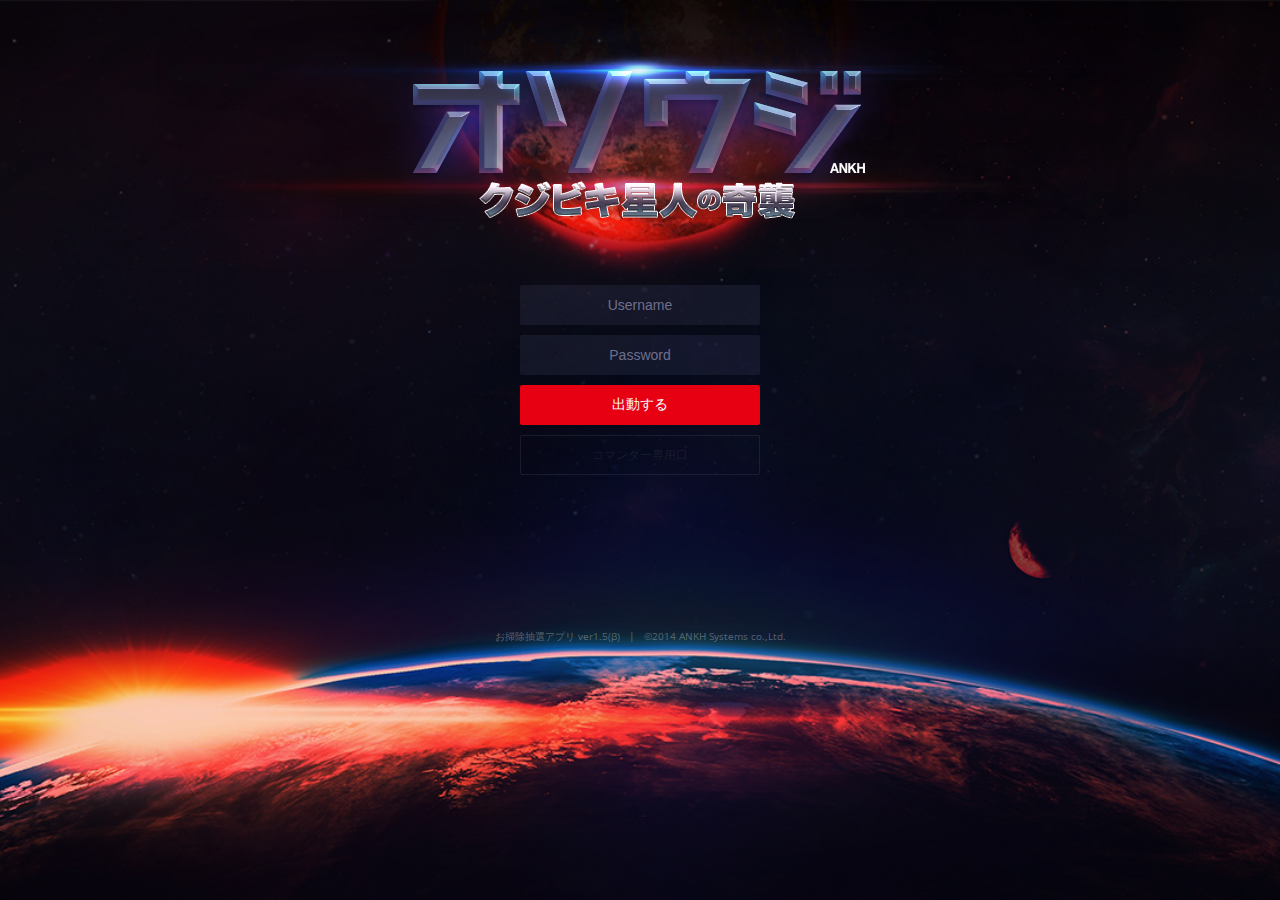
==== index.html @ 3e5c8932 "update" ====
<!DOCTYPE HTML>
<html lang="ja">
<head>
<meta charset="utf-8" />
<meta name="description" content="">
<meta name="keywords" content="">
<title></title>

<!-- css -->
<link rel="stylesheet" href="../css/format.css" type="text/css">
<link rel="stylesheet" href="../css/common.css" type="text/css">
<link rel="stylesheet" href="../css/style.css" type="text/css">
<link href="https://fonts.googleapis.com/css?family=Lato|Open+Sans|Roboto" rel="stylesheet">
<!-- js -->
<script src="https://ajax.googleapis.com/ajax/libs/jquery/1.11.3/jquery.min.js"></script>
<script type="text/javascript" src="../js/common.js"></script>

</head>

<body>

	<div id="login">
		<div class="loginlogo"><img src="images/login/logo.png"></div>
		<div class="mine">
			<form>		
				<input type="text" placeholder="Username"  name="Username"  onblur="if (this.placeholder == '') {this.placeholder = 'Username';}"  onfocus="if (this.placeholder == 'Username') {this.placeholder = '';}" />
				<input type="password" placeholder="Password" name="Password"  onblur="if (this.placeholder == '') {this.placeholder = 'Password';}"  onfocus="if (this.placeholder == 'Password') {this.placeholder = '';}" />
				<button type="submit"  value="出動する" name="login">出動する</button>
				<button id="adminlogin" type="submit"  value="admin" name="admin">コマンダー専用口</button>
			</form>
		</div>
		<div class="footer">お掃除抽選アプリ ver1.5(β) &nbsp; | &nbsp; ©2014 ANKH Systems co.,Ltd.</div>

	</div>

</body>
</html>
---- css/format.css ----
@charset "utf-8";
/* CSS Document */


/*///// reset /////*/

html {
	overflow-y: scroll;
}
body,div,dl,dt,dd,ul,ol,li,h1,h2,h3,h4,h5,h6,pre,form,fieldset,input,textarea,p,blockquote,th,td {
	margin: 0;
	padding: 0;
}
address,caption,cite,code,dfn,em,strong,th,var {
	font-style: normal;
}
table {
	border-collapse: collapse;
	border-spacing: 0;
}
caption,th {
	text-align: left;
}
q:before,q:after {
	content: '';
}
object,embed {
	vertical-align: top;
}
hr,legend {
	display: none;
}
h1,h2,h3,h4,h5,h6 {
	font-size: 100%;
}
img,abbr,acronym,fieldset {
	border: 0;
}
ul,ol {
	list-style-type: none;
}

img {
	border-style:none;
}

/* default */
body {
	background: #fff;
	color: #000;
	font-size: small;
	font-family: 'Open Sans', sans-serif, Helvetica, Arial, "ヒラギノ角ゴ Pro W3", "Hiragino Kaku Gothic Pro", "メイリオ", "Meiryo", verdana, "Osaka", "ＭＳ Ｐゴシック", "MS PGothic";
	line-height: 100%;
}

/* IE6 base font */
* html body {
	font-family: "ＭＳ Ｐゴシック", "MS PGothic", Sans-Serif;
}

/* micro clearfix */
.cf:before,
.cf:after {
    content: " "; /* 1 */
    display: table; /* 2 */
}

.cf:after {
    clear: both;
}

/**
 * For IE 6/7 only
 * Include this rule to trigger hasLayout and contain floats.
 */
.cf {
    *zoom: 1;
}
---- css/common.css ----
@charset "utf-8";
/* CSS Document */
---- css/style.css ----
@charset "utf-8";
/* CSS Document */

* {
	margin:0;padding:0;
}

* {
  -webkit-box-sizing: border-box;
     -moz-box-sizing: border-box;
          box-sizing: border-box;
}

ul {
  list-style-type:none;
}

li {
  list-style-type:none;
}


a:link {
	text-decoration: none;
}
a:visited {
	text-decoration: none;
}
a:hover {
	text-decoration: none;
}
a:active {
	text-decoration: none;
}
a {
	color: #ffffff;
	
}

a:hover {
	color: #ffffff;
}

img {
    max-width: 100%;
    height: auto;
    border: none;
}

div {
	display: block;
	text-align: center;
	margin: auto;	
}

html {
	height: 100%;
}

body {
	height: 100%;
	background-color: #0B0912;
}

/* basic */



#login {
	background-image: url(../images/login/bg.jpg);
	background-position: center center;
	background-repeat: no-repeat;
	background-size: cover;
	height: 100%;
	min-height: 700px;
	min-width: 960px;
	
}

#attack {
	background-image: url(../images/attack/bg.jpg);
	background-position: center center;
	background-repeat: no-repeat;
	background-size: cover;
	height: 100%;
	min-height: 700px;
	min-width: 960px;
}

#attack_end {
	background-image: url(../images/attack/bg_end.jpg);
	background-position: center center;
	background-repeat: no-repeat;
	background-size: cover;
	height: 100%;
	min-height: 700px;
	min-width: 960px;
	
}

#ranking {
	background-image: url(../images/ranking/bg.jpg);
	background-position: center center;
	background-repeat: no-repeat;
	background-size: cover;
	height: 100%;
	min-height: 700px;
	min-width: 960px;
	
}

#report {
	background-image: url(../images/report/bg.jpg);
	background-position: center center;
	background-repeat: no-repeat;
	background-size: cover;
	height: 100%;
	min-height: 700px;
	min-width: 960px;
	
}

#profile {
	background-image: url(../images/profile/bg.jpg);
	background-position: center center;
	background-repeat: no-repeat;
	background-size: cover;
	height: 100%;
	min-height: 700px;
	min-width: 960px;
	
}

button {
	display: block;
 	background-image: none;
	background-color: rgba(230,0,18,1);
	border: 0;
	border-radius: 2px;
	font-size: 14px;
	color: rgba(255,255,255,1);
	width: 240px;
	height: 40px;
	margin: 10px auto;
	outline: 0;
	padding: 0;
	transition: background-color,color, 0.3s;

}

button:hover {
	background-color: rgba(0,160,233,1);

}

input {
	display: block;
 	background-image: none;
	background-color: rgba(140,151,203,0.1);
	outline: none;
    border: none;
	border-radius: 2px;
	text-align: center;
	font-size: 14px;
	color: rgba(200,200,240,0.5);
	width: 240px;
	height: 40px;
	margin: 10px auto;
	padding: 0;
	transition: background-color,color, 0.3s;
}

input:hover {
	background-color: rgba(140,151,203,0.3);
	color: rgba(255,255,255,1);
}

::-webkit-input-placeholder { /* WebKit, Blink, Edge */
    color: rgba(200,200,240,0.5);
}
:-moz-placeholder { /* Mozilla Firefox 4 to 18 */
   color: rgba(200,200,240,0.5);
   
}
::-moz-placeholder { /* Mozilla Firefox 19+ */
   color: rgba(200,200,240,0.5);
   
}
:-ms-input-placeholder { /* Internet Explorer 10-11 */
   color: rgba(200,200,240,0.5);
}

.header {
	position: relative;
	width:100%;
	border:1px solid rgba(30,35,70,1);
	min-height: 62px;
	max-height: 62px;
	min-width: 960px;
	font-size: 14px;
	font-weight: 900;
	background-color: rgba(30,35,70,0.6);
}


.nav_ul {
	display: inline-block;
	width: 180px;
	height: 60px;
	padding-top: 25px;
	text-shadow: 0px 2px 3px rgba(5,5,5,0.5);
	letter-spacing:2px;
	color: rgba(255,255,255,0.5); 
	background-image: url(../images/login/navbuttonoff.png);
	background-repeat: no-repeat;
	background-size: cover;
	transition: background-image,color, 0.3s;

}

.nav_ul:hover {
	background-image: url(../images/login/navbutton.png);
	background-size: cover;
	color: rgba(255,255,255,1); 
}

.nav_current {
	display: inline-block;
	width: 180px;
	height: 60px;
	padding-top: 25px;
	text-shadow: 0px 2px 3px rgba(5,5,5,0.5);
	letter-spacing:2px; 
	background-image: url(../images/login/navbutton.png);
	background-size: cover;
	background-repeat: no-repeat;
}

.nav_ul_ky {
	display: inline-block;
	width: 180px;
	height: 60px;
	padding-top: 25px;
	text-shadow: 0px 2px 3px rgba(5,5,5,0.5);
	font-size: 16px;
	font-weight: 900;
	letter-spacing:2px;
	letter-spacing:2px;
	background-image: url(../images/login/kinkyu.png);
	background-size: cover;
	background-repeat: no-repeat;
	box-shadow: 0px 0px 20px rgba(5,5,5,1);
	transition: background-image,color, 0.3s;
}

.nav_ul_ky:hover {
	background-image: url(../images/login/kinkyuon.png);
	background-size: cover;
	background-repeat: no-repeat;
}


.loginlogo {
	height: 255px;
	text-align: center;
	
}
.mine {
	margin-top: 30px;
	text-align: center;
	
}

.text {
	text-align: center;
	margin-top: 50px;
	font-size: 20px;
	font-weight: 600;
	line-height: 150%;
	letter-spacing:2px;
	color: #ffffff;
	text-shadow: 0px 2px 5px rgba(5,5,5,0.5);
	
	
}

.minecard {
	margin-top: 50px; 
	text-align: center;
	
}

.minecard_attack {
	margin-top: 50px; 
	text-align: center;
}

.minecard_card {
	background-image: url(../images/report/vs.png);
	background-repeat: no-repeat;
	background-position: center center;
	width: 100%;
	height: 100%;
	text-align: center;
	min-width: 960px;	
}

.minecard_open {
	position: relative;
	display: inline-flex;

}

.minecard_span {
	position: absolute;
	margin-left: 180px; 
	margin-top: 230px;
	text-align: center;
	font-size: 20px;
	font-weight: 600;
	line-height: 150%;
	letter-spacing:2px;
	color: #ffffff;
	text-shadow: 0px 2px 5px rgba(5,5,5,0.5);

}

.minecard_nom {
	position: absolute;
	margin-left: 175px; 
	margin-top: 135px;
	text-align: center;
	font-size: 40px;
	font-weight: 600;
	line-height: 150%;
	letter-spacing:2px;
	color: #ffffff;
	text-shadow: 0px 2px 5px rgba(5,5,5,0.5);

}



.mineboard {
	position: relative;
	display: inline-flex;
	margin-top: 5px; 
	text-align: center;
}

.minecard_ranking {
	position: absolute;
	margin-left: 145px; 
	margin-top: 120px;
	text-align: center;
	font-size: 14px;
	font-weight: 600;
	letter-spacing:2px;
	color: #ffffff;
	text-shadow: 0px 2px 5px rgba(5,5,5,0.5);

}

.minecard_ranking span {
	display: inline-block;
	width: 100px;
	height: 30px;
}

.minecard_ranking ul {
	height: 320px;
	overflow: auto;
}



.minecard_profile {
	position: absolute;
	margin-left: 180px; 
	margin-top: 150px;
	text-align: center;
	font-size: 14px;
	font-weight: 600;
	letter-spacing:2px;
	color: #ffffff;
	text-shadow: 0px 2px 5px rgba(5,5,5,0.5);
}

.minecard_profile p {
	margin-top: 50px;
	text-align: center;
	font-size: 12px;
	font-weight: 100;	
}
.footer {
	position: absolute;
	top: 630px;
	bottom: 15px;
	width: 100%;
	font-size: 10px;
	color: rgba(255,255,255,0.3);
	text-align: center;
	min-width: 960px;
	transition: background-color,color, 0.3s;
}

.footer:hover {
	color: rgba(255,255,255,0.5);

}

.footer_text {
	width: 100%;
	font-size: 10px;
	color: rgba(255,255,255,0.3);
	text-align: center;
	transition: background-color,color, 0.3s;
}

.footer_text:hover {
	color: rgba(255,255,255,0.5);

}

#adminlogin {
	display: block;
	background-color: rgba(30,30,136,0.0);
	border-radius: 2px;
	border:1px solid;
	color: rgba(200,200,240,0.1);
	font-size: 12px;
	text-align: center;
	width: 240px;
	height: 40px;
	margin: 10px auto;
	padding: 0;
	transition: background-color,color,border, 0.3s;

}

#adminlogin:hover {
	background-color: rgba(30,30,136,0.5);
	color: rgba(200,200,240,0.8);
	border:0px;
}
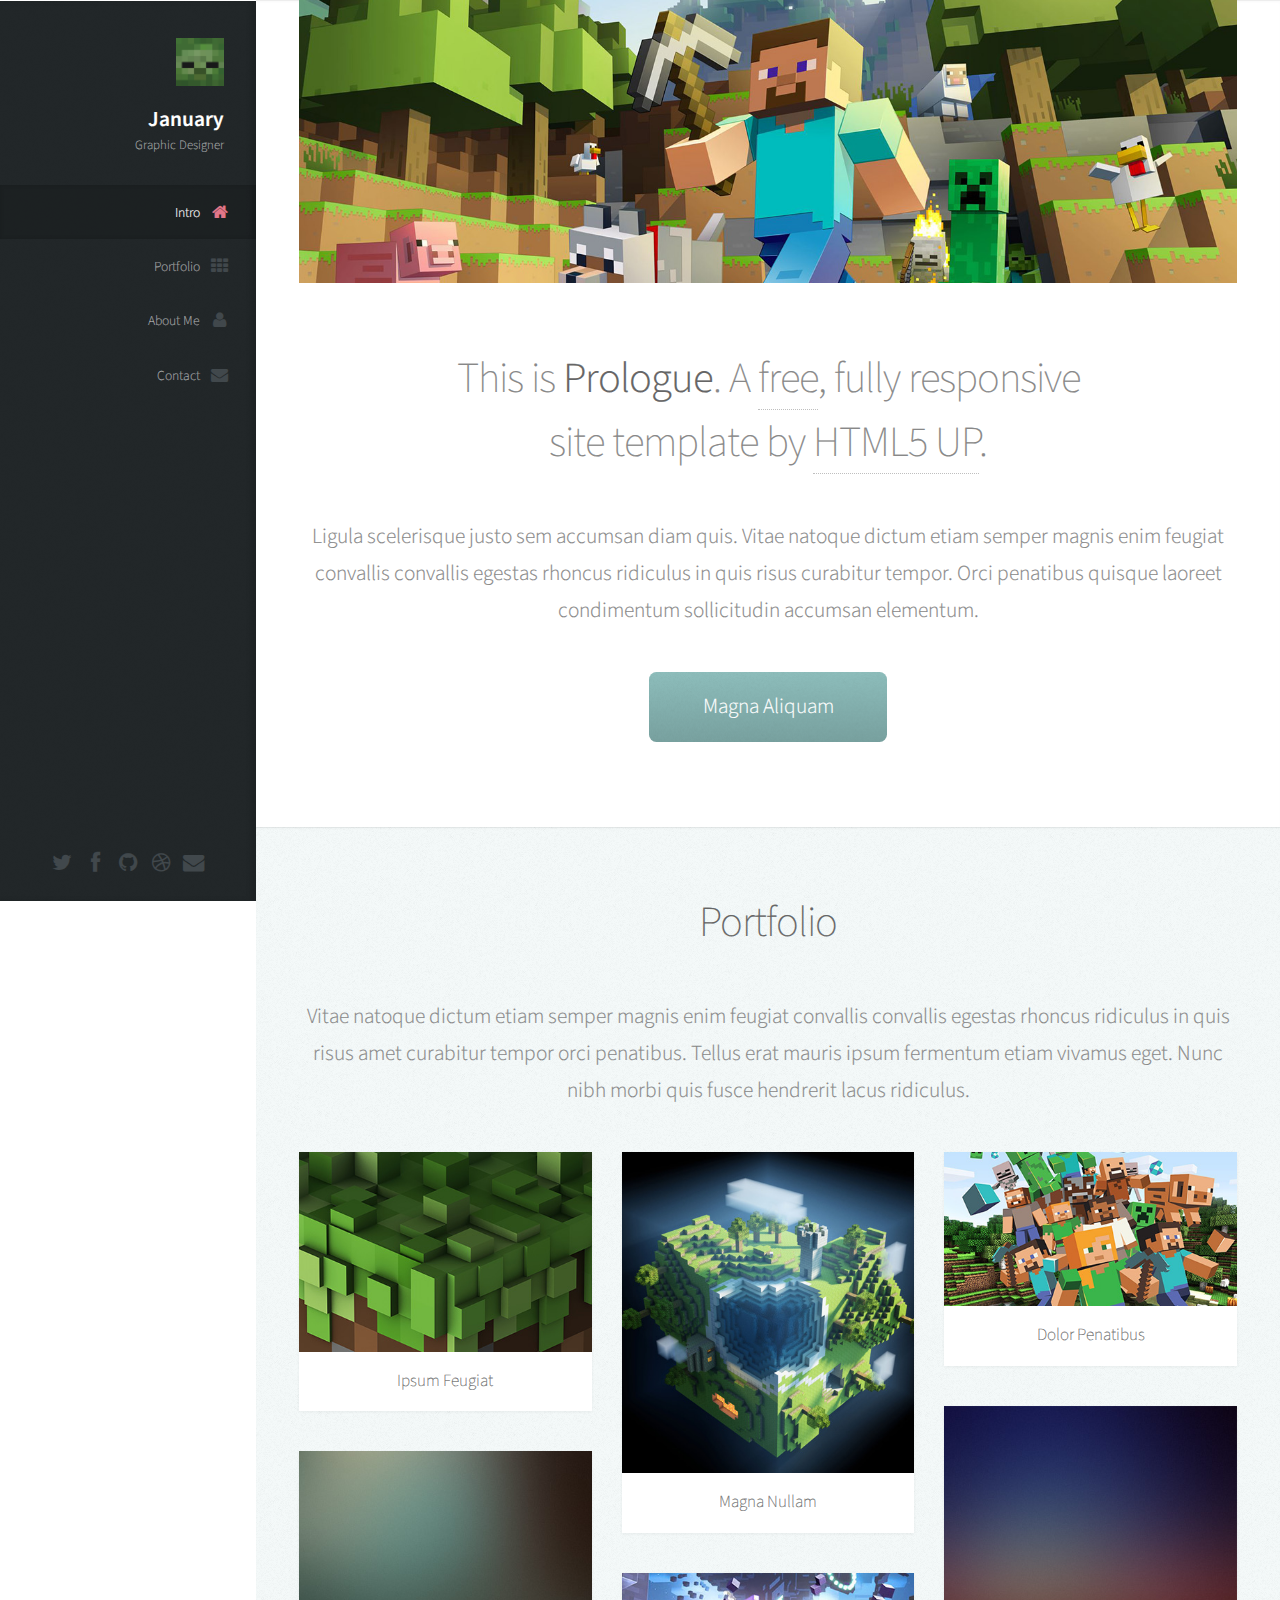
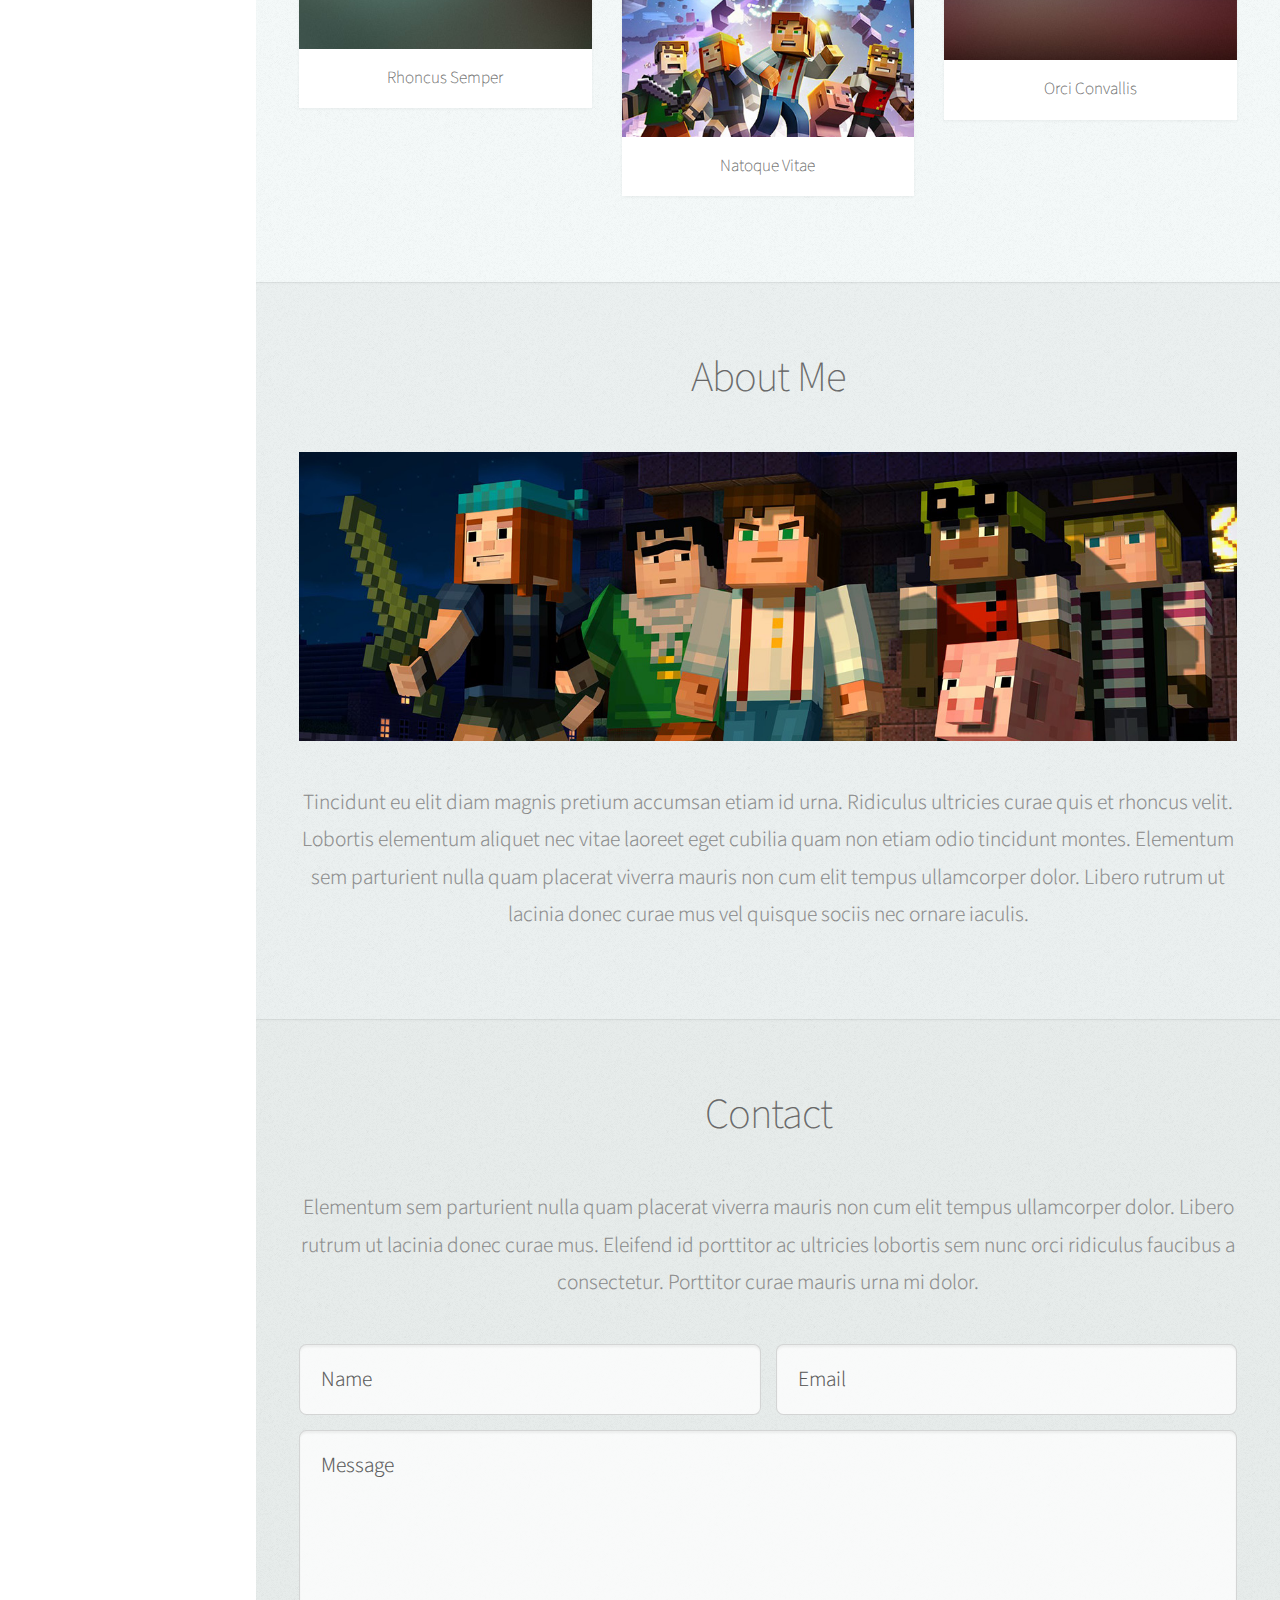
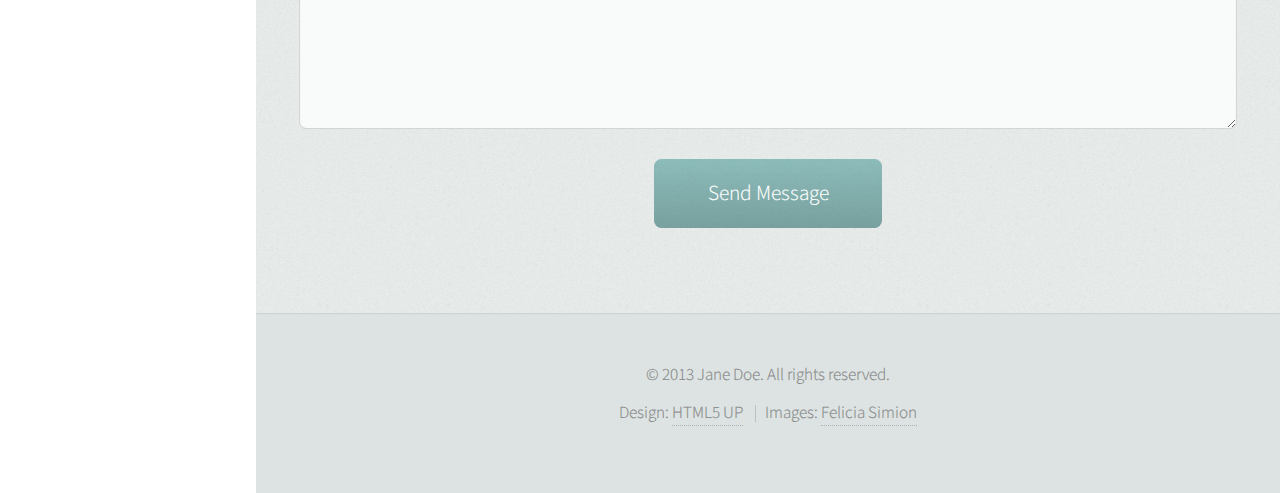
==== commit 84fa9744: "up" ====
--- a/index.html
+++ b/index.html
@@ -1,37 +1,225 @@
-<!DOCTYPE HTML>
-<html lang="ja">
-<head>
-<meta charset="utf-8" />
-<meta name="description" content="">
-<meta name="keywords" content="">
-<title></title>
-
-<!-- css -->
-<link rel="stylesheet" href="../css/format.css" type="text/css">
-<link rel="stylesheet" href="../css/common.css" type="text/css">
-<link rel="stylesheet" href="../css/style.css" type="text/css">
-<link href="https://fonts.googleapis.com/css?family=Lato|Open+Sans|Roboto" rel="stylesheet">
-<!-- js -->
-<script src="https://ajax.googleapis.com/ajax/libs/jquery/1.11.3/jquery.min.js"></script>
-<script type="text/javascript" src="../js/common.js"></script>
-
-</head>
-
-<body>
-
-	<div id="login">
-		<div class="loginlogo"><img src="images/login/logo.png"></div>
-		<div class="mine">
-			<form>		
-				<input type="text" placeholder="Username"  name="Username"  onblur="if (this.placeholder == '') {this.placeholder = 'Username';}"  onfocus="if (this.placeholder == 'Username') {this.placeholder = '';}" />
-				<input type="password" placeholder="Password" name="Password"  onblur="if (this.placeholder == '') {this.placeholder = 'Password';}"  onfocus="if (this.placeholder == 'Password') {this.placeholder = '';}" />
-				<button type="submit"  value="出動する" name="login">出動する</button>
-				<button id="adminlogin" type="submit"  value="admin" name="admin">コマンダー専用口</button>
-			</form>
-		</div>
-		<div class="footer">お掃除抽選アプリ ver1.5(β) &nbsp; | &nbsp; ©2014 ANKH Systems co.,Ltd.</div>
-
-	</div>
-
-</body>
+<!DOCTYPE HTML>
+<!--
+	Prologue 1.0 by HTML5 UP
+	html5up.net | @n33co
+	Free for personal and commercial use under the CCA 3.0 license (html5up.net/license)
+-->
+<html>
+	<head>
+		<title>Design Work Shop</title>
+		<meta http-equiv="content-type" content="text/html; charset=utf-8" />
+		<meta name="description" content="" />
+		<meta name="keywords" content="" />
+		<link href="http://fonts.googleapis.com/css?family=Source+Sans+Pro:200,300,400,600" rel="stylesheet" type="text/css" />
+		<!--[if lte IE 8]><script src="js/html5shiv.js"></script><![endif]-->
+		<script src="js/jquery.min.js"></script>
+		<script src="js/skel.min.js"></script>
+		<script src="js/skel-panels.min.js"></script>
+		<script src="js/init.js"></script>
+		<noscript>
+			<link rel="stylesheet" href="css/skel-noscript.css" />
+			<link rel="stylesheet" href="css/style.css" />
+			<link rel="stylesheet" href="css/style-wide.css" />
+		</noscript>
+		<!--[if lte IE 9]><link rel="stylesheet" href="css/ie9.css" /><![endif]-->
+		<!--[if lte IE 8]><link rel="stylesheet" href="css/ie8.css" /><![endif]-->
+	</head>
+	<body>
+
+		<!-- Header -->
+			<div id="header" class="skel-panels-fixed">
+
+				<div class="top">
+
+					<!-- Logo -->
+						<div id="logo">
+							<span class="image avatar48"><img src="images/logo.png" alt="" /></span>
+							<h1 id="title">January</h1>
+							<span class="byline">Graphic Designer</span>
+						</div>
+
+					<!-- Nav -->
+						<nav id="nav">
+							<ul>
+								<li><a href="#top" id="top-link" class="skel-panels-ignoreHref"><span class="icon icon-home">Intro</span></a></li>
+								<li><a href="#portfolio" id="portfolio-link" class="skel-panels-ignoreHref"><span class="icon icon-th">Portfolio</span></a></li>
+								<li><a href="#about" id="about-link" class="skel-panels-ignoreHref"><span class="icon icon-user">About Me</span></a></li>
+								<li><a href="#contact" id="contact-link" class="skel-panels-ignoreHref"><span class="icon icon-envelope">Contact</span></a></li>
+							</ul>
+						</nav>
+						
+				</div>
+				
+				<div class="bottom">
+
+					<!-- Social Icons -->
+						<ul class="icons">
+							<li><a href="#" class="icon icon-twitter"><span>Twitter</span></a></li>
+							<li><a href="#" class="icon icon-facebook"><span>Facebook</span></a></li>
+							<li><a href="#" class="icon icon-github"><span>Github</span></a></li>
+							<li><a href="#" class="icon icon-dribbble"><span>Dribbble</span></a></li>
+							<li><a href="#" class="icon icon-envelope"><span>Email</span></a></li>
+						</ul>
+				
+				</div>
+			
+			</div>
+
+		<!-- Main -->
+			<div id="main">
+			
+				<!-- Intro -->
+					<section id="top" class="one">
+						<div class="container">
+
+							<a href="http://ineedchemicalx.deviantart.com/art/Moonscape-381829905" class="image featured"><img src="images/pic08.jpg" alt="" /></a>
+
+							<header>
+								<h2 class="alt">This is <strong>Prologue</strong>. A <a href="http://html5up.net/license">free</a>, fully responsive<br />
+								site template by <a href="http://html5up.net">HTML5 UP</a>.</h2>
+							</header>
+							
+							<p>Ligula scelerisque justo sem accumsan diam quis. Vitae natoque dictum 
+							etiam semper magnis enim feugiat convallis convallis egestas rhoncus ridiculus 
+							in quis risus curabitur tempor. Orci penatibus quisque laoreet condimentum 
+							sollicitudin accumsan elementum.</p>
+
+							<footer>
+								<a href="#portfolio" class="button scrolly">Magna Aliquam</a>
+							</footer>
+
+						</div>
+					</section>
+					
+				<!-- Portfolio -->
+					<section id="portfolio" class="two">
+						<div class="container">
+					
+							<header>
+								<h2>Portfolio</h2>
+							</header>
+							
+							<p>Vitae natoque dictum etiam semper magnis enim feugiat convallis convallis
+							egestas rhoncus ridiculus in quis risus amet curabitur tempor orci penatibus.
+							Tellus erat mauris ipsum fermentum etiam vivamus eget. Nunc nibh morbi quis 
+							fusce hendrerit lacus ridiculus.</p>
+						
+							<div class="row">
+								<div class="4u">
+									<article class="item">
+										<a href="http://ineedchemicalx.deviantart.com/art/A-million-suns-384369739" class="image full"><img src="images/pic02.jpg" alt="" /></a>
+										<header>
+											<h3>Ipsum Feugiat</h3>
+										</header>
+									</article>
+									<article class="item">
+										<a href="http://ineedchemicalx.deviantart.com/art/Mind-is-a-clear-stage-375431607" class="image full"><img src="images/pic03.jpg" alt="" /></a>
+										<header>
+											<h3>Rhoncus Semper</h3>
+										</header>
+									</article>
+								</div>
+								<div class="4u">
+									<article class="item">
+										<a href="http://ineedchemicalx.deviantart.com/art/You-really-got-me-345249340" class="image full"><img src="images/pic04.jpg" alt="" /></a>
+										<header>
+											<h3>Magna Nullam</h3>
+										</header>
+									</article>
+									<article class="item">
+										<a href="http://ineedchemicalx.deviantart.com/art/Ad-infinitum-354203162" class="image full"><img src="images/pic05.jpg" alt="" /></a>
+										<header>
+											<h3>Natoque Vitae</h3>
+										</header>
+									</article>
+								</div>
+								<div class="4u">
+									<article class="item">
+										<a href="http://ineedchemicalx.deviantart.com/art/Elysium-355393900" class="image full"><img src="images/pic06.jpg" alt="" /></a>
+										<header>
+											<h3>Dolor Penatibus</h3>
+										</header>
+									</article>
+									<article class="item">
+										<a href="http://ineedchemicalx.deviantart.com/art/Emperor-of-the-Stars-370265193" class="image full"><img src="images/pic07.jpg" alt="" /></a>
+										<header>
+											<h3>Orci Convallis</h3>
+										</header>
+									</article>
+								</div>
+							</div>
+
+						</div>
+					</section>
+
+				<!-- About Me -->
+					<section id="about" class="three">
+						<div class="container">
+
+							<header>
+								<h2>About Me</h2>
+							</header>
+
+							<a href="http://ineedchemicalx.deviantart.com/art/Pasadena-357650036" class="image featured"><img src="images/pic01.jpg" alt="" /></a>
+							
+							<p>Tincidunt eu elit diam magnis pretium accumsan etiam id urna. Ridiculus 
+							ultricies curae quis et rhoncus velit. Lobortis elementum aliquet nec vitae 
+							laoreet eget cubilia quam non etiam odio tincidunt montes. Elementum sem 
+							parturient nulla quam placerat viverra mauris non cum elit tempus ullamcorper 
+							dolor. Libero rutrum ut lacinia donec curae mus vel quisque sociis nec 
+							ornare iaculis.</p>
+
+						</div>
+					</section>
+			
+				<!-- Contact -->
+					<section id="contact" class="four">
+						<div class="container">
+
+							<header>
+								<h2>Contact</h2>
+							</header>
+
+							<p>Elementum sem parturient nulla quam placerat viverra 
+							mauris non cum elit tempus ullamcorper dolor. Libero rutrum ut lacinia 
+							donec curae mus. Eleifend id porttitor ac ultricies lobortis sem nunc 
+							orci ridiculus faucibus a consectetur. Porttitor curae mauris urna mi dolor.</p>
+							
+							<form method="post" action="#">
+								<div class="row half">
+									<div class="6u"><input type="text" class="text" name="name" placeholder="Name" /></div>
+									<div class="6u"><input type="text" class="text" name="email" placeholder="Email" /></div>
+								</div>
+								<div class="row half">
+									<div class="12u">
+										<textarea name="message" placeholder="Message"></textarea>
+									</div>
+								</div>
+								<div class="row">
+									<div class="12u">
+										<a href="#" class="button submit">Send Message</a>
+									</div>
+								</div>
+							</form>
+
+						</div>
+					</section>
+			
+			</div>
+
+		<!-- Footer -->
+			<div id="footer">
+				
+				<!-- Copyright -->
+					<div class="copyright">
+						<p>&copy; 2013 Jane Doe. All rights reserved.</p>
+						<ul class="menu">
+							<li>Design: <a href="http://html5up.net">HTML5 UP</a></li>
+							<li>Images: <a href="http://ineedchemicalx.deviantart.com">Felicia Simion</a></li>
+						</ul>
+					</div>
+				
+			</div>
+
+	</body>
 </html>--- a/css/skel-noscript.css
+++ b/css/skel-noscript.css
@@ -0,0 +1,167 @@
+/* Resets (http://meyerweb.com/eric/tools/css/reset/ | v2.0 | 20110126 | License: none (public domain)) */
+
+	html,body,div,span,applet,object,iframe,h1,h2,h3,h4,h5,h6,p,blockquote,pre,a,abbr,acronym,address,big,cite,code,del,dfn,em,img,ins,kbd,q,s,samp,small,strike,strong,sub,sup,tt,var,b,u,i,center,dl,dt,dd,ol,ul,li,fieldset,form,label,legend,table,caption,tbody,tfoot,thead,tr,th,td,article,aside,canvas,details,embed,figure,figcaption,footer,header,hgroup,menu,nav,output,ruby,section,summary,time,mark,audio,video{margin:0;padding:0;border:0;font-size:100%;font:inherit;vertical-align:baseline;}article,aside,details,figcaption,figure,footer,header,hgroup,menu,nav,section{display:block;}body{line-height:1;}ol,ul{list-style:none;}blockquote,q{quotes:none;}blockquote:before,blockquote:after,q:before,q:after{content:'';content:none;}table{border-collapse:collapse;border-spacing:0;}body{-webkit-text-size-adjust:none}
+
+/* Box Model */
+
+	*, *:before, *:after {
+		-moz-box-sizing: border-box;
+		-webkit-box-sizing: border-box;
+		-o-box-sizing: border-box;
+		-ms-box-sizing: border-box;
+		box-sizing: border-box;
+	}
+
+/* Container */
+
+	body {
+		min-width: 1200px;
+	}
+
+	.container {
+		width: 1200px;
+		margin: 0 auto;
+	}
+
+	/* Modifiers */
+	
+		.container.small {
+			width: 900px;
+		}
+
+		.container.big {
+			width: 100%;
+			max-width: 1500px;
+			min-width: 1200px;
+		}
+
+/* Grid */
+
+	/* Cells */
+
+		.\31 2u { width: 100% }
+		.\31 1u { width: 91.6666666667% }
+		.\31 0u { width: 83.3333333333% }
+		.\39 u { width: 75% }
+		.\38 u { width: 66.6666666667% }
+		.\37 u { width: 58.3333333333% }
+		.\36 u { width: 50% }
+		.\35 u { width: 41.6666666667% }
+		.\34 u { width: 33.3333333333% }
+		.\33 u { width: 25% }
+		.\32 u { width: 16.6666666667% }
+		.\31 u { width: 8.3333333333% }
+		.\-11u { margin-left: 91.6666666667% }
+		.\-10u { margin-left: 83.3333333333% }
+		.\-9u { margin-left: 75% }
+		.\-8u { margin-left: 66.6666666667% }
+		.\-7u { margin-left: 58.3333333333% }
+		.\-6u { margin-left: 50% }
+		.\-5u { margin-left: 41.6666666667% }
+		.\-4u { margin-left: 33.3333333333% }
+		.\-3u { margin-left: 25% }
+		.\-2u { margin-left: 16.6666666667% }
+		.\-1u { margin-left: 8.3333333333% }
+
+		.row > * {
+			padding: 40px 0 0 40px;
+			float: left;
+			-moz-box-sizing: border-box;
+			-webkit-box-sizing: border-box;
+			-o-box-sizing: border-box;
+			-ms-box-sizing: border-box;
+			box-sizing: border-box;
+		}
+
+		.row + .row > * {
+			padding-top: 40px;
+		}
+
+		.row {
+			margin-left: -40px;
+		}
+
+	/* Rows */
+
+		.row:after {
+			content: '';
+			display: block;
+			clear: both;
+			height: 0;
+		}
+
+		.row:first-child > * {
+			padding-top: 0;
+		}
+
+		.row > * {
+			padding-top: 0;
+		}
+
+		/* Modifiers */
+
+			/* Flush */
+
+				.row.flush {
+					margin-left: 0;
+				}
+
+				.row.flush > * {
+					padding: 0 !important;
+				}
+
+			/* Quarter */
+
+				.row.quarter > * {
+					padding: 10px 0 0 10px;
+				}
+
+				.row.quarter + .row.quarter > * {
+					padding-top: 10px;
+				}
+
+				.row.quarter {
+					margin-left: -10px;
+				}
+
+			/* Half */
+
+				.row.half > * {
+					padding: 20px 0 0 20px;
+				}
+
+				.row.half + .row.half > * {
+					padding-top: 20px;
+				}
+
+				.row.half {
+					margin-left: -20px;
+				}
+
+			/* One and (a) Half */
+
+				.row.oneandhalf > * {
+					padding: 60px 0 0 60px;
+				}
+
+				.row.oneandhalf + .row.oneandhalf > * {
+					padding-top: 60px;
+				}
+
+				.row.oneandhalf {
+					margin-left: -60px;
+				}
+
+			/* Double */
+
+				.row.double > * {
+					padding: 80px 0 0 80px;
+				}
+
+				.row.double + .row.double > * {
+					padding-top: 80px;
+				}
+
+				.row.double {
+					margin-left: -80px;
+				}--- a/css/style.css
+++ b/css/style.css
@@ -1,446 +1,1106 @@
-@charset "utf-8";
-/* CSS Document */
-
-* {
-	margin:0;padding:0;
-}
-
-* {
-  -webkit-box-sizing: border-box;
-     -moz-box-sizing: border-box;
-          box-sizing: border-box;
-}
-
-ul {
-  list-style-type:none;
-}
-
-li {
-  list-style-type:none;
-}
-
-
-a:link {
-	text-decoration: none;
-}
-a:visited {
-	text-decoration: none;
-}
-a:hover {
-	text-decoration: none;
-}
-a:active {
-	text-decoration: none;
-}
-a {
-	color: #ffffff;
-	
-}
-
-a:hover {
-	color: #ffffff;
-}
-
-img {
-    max-width: 100%;
-    height: auto;
-    border: none;
-}
-
-div {
-	display: block;
-	text-align: center;
-	margin: auto;	
-}
-
-html {
-	height: 100%;
-}
-
-body {
-	height: 100%;
-	background-color: #0B0912;
-}
-
-/* basic */
-
-
-
-#login {
-	background-image: url(../images/login/bg.jpg);
-	background-position: center center;
-	background-repeat: no-repeat;
-	background-size: cover;
-	height: 100%;
-	min-height: 700px;
-	min-width: 960px;
-	
-}
-
-#attack {
-	background-image: url(../images/attack/bg.jpg);
-	background-position: center center;
-	background-repeat: no-repeat;
-	background-size: cover;
-	height: 100%;
-	min-height: 700px;
-	min-width: 960px;
-}
-
-#attack_end {
-	background-image: url(../images/attack/bg_end.jpg);
-	background-position: center center;
-	background-repeat: no-repeat;
-	background-size: cover;
-	height: 100%;
-	min-height: 700px;
-	min-width: 960px;
-	
-}
-
-#ranking {
-	background-image: url(../images/ranking/bg.jpg);
-	background-position: center center;
-	background-repeat: no-repeat;
-	background-size: cover;
-	height: 100%;
-	min-height: 700px;
-	min-width: 960px;
-	
-}
-
-#report {
-	background-image: url(../images/report/bg.jpg);
-	background-position: center center;
-	background-repeat: no-repeat;
-	background-size: cover;
-	height: 100%;
-	min-height: 700px;
-	min-width: 960px;
-	
-}
-
-#profile {
-	background-image: url(../images/profile/bg.jpg);
-	background-position: center center;
-	background-repeat: no-repeat;
-	background-size: cover;
-	height: 100%;
-	min-height: 700px;
-	min-width: 960px;
-	
-}
-
-button {
-	display: block;
- 	background-image: none;
-	background-color: rgba(230,0,18,1);
-	border: 0;
-	border-radius: 2px;
-	font-size: 14px;
-	color: rgba(255,255,255,1);
-	width: 240px;
-	height: 40px;
-	margin: 10px auto;
-	outline: 0;
-	padding: 0;
-	transition: background-color,color, 0.3s;
-
-}
-
-button:hover {
-	background-color: rgba(0,160,233,1);
-
-}
-
-input {
-	display: block;
- 	background-image: none;
-	background-color: rgba(140,151,203,0.1);
-	outline: none;
-    border: none;
-	border-radius: 2px;
-	text-align: center;
-	font-size: 14px;
-	color: rgba(200,200,240,0.5);
-	width: 240px;
-	height: 40px;
-	margin: 10px auto;
-	padding: 0;
-	transition: background-color,color, 0.3s;
-}
-
-input:hover {
-	background-color: rgba(140,151,203,0.3);
-	color: rgba(255,255,255,1);
-}
-
-::-webkit-input-placeholder { /* WebKit, Blink, Edge */
-    color: rgba(200,200,240,0.5);
-}
-:-moz-placeholder { /* Mozilla Firefox 4 to 18 */
-   color: rgba(200,200,240,0.5);
-   
-}
-::-moz-placeholder { /* Mozilla Firefox 19+ */
-   color: rgba(200,200,240,0.5);
-   
-}
-:-ms-input-placeholder { /* Internet Explorer 10-11 */
-   color: rgba(200,200,240,0.5);
-}
-
-.header {
-	position: relative;
-	width:100%;
-	border:1px solid rgba(30,35,70,1);
-	min-height: 62px;
-	max-height: 62px;
-	min-width: 960px;
-	font-size: 14px;
-	font-weight: 900;
-	background-color: rgba(30,35,70,0.6);
-}
-
-
-.nav_ul {
-	display: inline-block;
-	width: 180px;
-	height: 60px;
-	padding-top: 25px;
-	text-shadow: 0px 2px 3px rgba(5,5,5,0.5);
-	letter-spacing:2px;
-	color: rgba(255,255,255,0.5); 
-	background-image: url(../images/login/navbuttonoff.png);
-	background-repeat: no-repeat;
-	background-size: cover;
-	transition: background-image,color, 0.3s;
-
-}
-
-.nav_ul:hover {
-	background-image: url(../images/login/navbutton.png);
-	background-size: cover;
-	color: rgba(255,255,255,1); 
-}
-
-.nav_current {
-	display: inline-block;
-	width: 180px;
-	height: 60px;
-	padding-top: 25px;
-	text-shadow: 0px 2px 3px rgba(5,5,5,0.5);
-	letter-spacing:2px; 
-	background-image: url(../images/login/navbutton.png);
-	background-size: cover;
-	background-repeat: no-repeat;
-}
-
-.nav_ul_ky {
-	display: inline-block;
-	width: 180px;
-	height: 60px;
-	padding-top: 25px;
-	text-shadow: 0px 2px 3px rgba(5,5,5,0.5);
-	font-size: 16px;
-	font-weight: 900;
-	letter-spacing:2px;
-	letter-spacing:2px;
-	background-image: url(../images/login/kinkyu.png);
-	background-size: cover;
-	background-repeat: no-repeat;
-	box-shadow: 0px 0px 20px rgba(5,5,5,1);
-	transition: background-image,color, 0.3s;
-}
-
-.nav_ul_ky:hover {
-	background-image: url(../images/login/kinkyuon.png);
-	background-size: cover;
-	background-repeat: no-repeat;
-}
-
-
-.loginlogo {
-	height: 255px;
-	text-align: center;
-	
-}
-.mine {
-	margin-top: 30px;
-	text-align: center;
-	
-}
-
-.text {
-	text-align: center;
-	margin-top: 50px;
-	font-size: 20px;
-	font-weight: 600;
-	line-height: 150%;
-	letter-spacing:2px;
-	color: #ffffff;
-	text-shadow: 0px 2px 5px rgba(5,5,5,0.5);
-	
-	
-}
-
-.minecard {
-	margin-top: 50px; 
-	text-align: center;
-	
-}
-
-.minecard_attack {
-	margin-top: 50px; 
-	text-align: center;
-}
-
-.minecard_card {
-	background-image: url(../images/report/vs.png);
-	background-repeat: no-repeat;
-	background-position: center center;
-	width: 100%;
-	height: 100%;
-	text-align: center;
-	min-width: 960px;	
-}
-
-.minecard_open {
-	position: relative;
-	display: inline-flex;
-
-}
-
-.minecard_span {
-	position: absolute;
-	margin-left: 180px; 
-	margin-top: 230px;
-	text-align: center;
-	font-size: 20px;
-	font-weight: 600;
-	line-height: 150%;
-	letter-spacing:2px;
-	color: #ffffff;
-	text-shadow: 0px 2px 5px rgba(5,5,5,0.5);
-
-}
-
-.minecard_nom {
-	position: absolute;
-	margin-left: 175px; 
-	margin-top: 135px;
-	text-align: center;
-	font-size: 40px;
-	font-weight: 600;
-	line-height: 150%;
-	letter-spacing:2px;
-	color: #ffffff;
-	text-shadow: 0px 2px 5px rgba(5,5,5,0.5);
-
-}
-
-
-
-.mineboard {
-	position: relative;
-	display: inline-flex;
-	margin-top: 5px; 
-	text-align: center;
-}
-
-.minecard_ranking {
-	position: absolute;
-	margin-left: 145px; 
-	margin-top: 120px;
-	text-align: center;
-	font-size: 14px;
-	font-weight: 600;
-	letter-spacing:2px;
-	color: #ffffff;
-	text-shadow: 0px 2px 5px rgba(5,5,5,0.5);
-
-}
-
-.minecard_ranking span {
-	display: inline-block;
-	width: 100px;
-	height: 30px;
-}
-
-.minecard_ranking ul {
-	height: 320px;
-	overflow: auto;
-}
-
-
-
-.minecard_profile {
-	position: absolute;
-	margin-left: 180px; 
-	margin-top: 150px;
-	text-align: center;
-	font-size: 14px;
-	font-weight: 600;
-	letter-spacing:2px;
-	color: #ffffff;
-	text-shadow: 0px 2px 5px rgba(5,5,5,0.5);
-}
-
-.minecard_profile p {
-	margin-top: 50px;
-	text-align: center;
-	font-size: 12px;
-	font-weight: 100;	
-}
-.footer {
-	position: absolute;
-	top: 630px;
-	bottom: 15px;
-	width: 100%;
-	font-size: 10px;
-	color: rgba(255,255,255,0.3);
-	text-align: center;
-	min-width: 960px;
-	transition: background-color,color, 0.3s;
-}
-
-.footer:hover {
-	color: rgba(255,255,255,0.5);
-
-}
-
-.footer_text {
-	width: 100%;
-	font-size: 10px;
-	color: rgba(255,255,255,0.3);
-	text-align: center;
-	transition: background-color,color, 0.3s;
-}
-
-.footer_text:hover {
-	color: rgba(255,255,255,0.5);
-
-}
-
-#adminlogin {
-	display: block;
-	background-color: rgba(30,30,136,0.0);
-	border-radius: 2px;
-	border:1px solid;
-	color: rgba(200,200,240,0.1);
-	font-size: 12px;
-	text-align: center;
-	width: 240px;
-	height: 40px;
-	margin: 10px auto;
-	padding: 0;
-	transition: background-color,color,border, 0.3s;
-
-}
-
-#adminlogin:hover {
-	background-color: rgba(30,30,136,0.5);
-	color: rgba(200,200,240,0.8);
-	border:0px;
-}
-
+/*
+	Prologue 1.0 by HTML5 UP
+	html5up.net | @n33co
+	Free for personal and commercial use under the CCA 3.0 license (html5up.net/license)
+*/
+
+@charset 'UTF-8';
+
+@font-face {
+	font-family: 'FontAwesome';
+	src: url('font/fontawesome-webfont.eot?v=3.2.1');
+	src: url('font/fontawesome-webfont.eot?#iefix&v=3.2.1') format('embedded-opentype'), url('font/fontawesome-webfont.woff?v=3.2.1') format('woff'), url('font/fontawesome-webfont.ttf?v=3.2.1') format('truetype'), url('font/fontawesome-webfont.svg#fontawesomeregular?v=3.2.1') format('svg');
+	font-weight: normal;
+	font-style: normal;
+}
+
+/*********************************************************************************/
+/* Basic                                                                         */
+/*********************************************************************************/
+
+	body
+	{
+		background: #fff;
+	}
+
+	body,input,textarea,select
+	{
+		font-family: 'Source Sans Pro', sans-serif;
+		font-size: 19pt;
+		font-weight: 300;
+		line-height: 1.75em;
+		color: #888;
+		-webkit-text-stroke: 0.15px;
+	}
+
+	h1,h2,h3,h4,h5,h6
+	{
+		font-weight: 200;
+		color: #666;
+		line-height: 1.5em;
+	}
+	
+		h1 a, h2 a, h3 a, h4 a, h5 a, h6 a
+		{
+			color: inherit;
+			text-decoration: none;
+		}
+
+		h1 strong, h2 strong, h3 strong, h4 strong, h5 strong, h6 strong
+		{
+			font-weight: 300;
+		}
+		
+		h2
+		{
+			font-size: 2em;
+			letter-spacing: -1px;
+		}
+		
+			h2.alt
+			{
+				color: #888;
+			}
+			
+			h2.alt strong
+			{
+				color: #666;
+			}
+
+		h3
+		{
+			font-size: 1.5em;
+		}
+
+	header
+	{
+		margin: 0 0 2em 0;
+	}
+
+	footer
+	{
+		margin: 2em 0 0 0;
+	}
+
+	strong, b
+	{
+		font-weight: 300;
+		color: #666;
+	}
+	
+	em, i
+	{
+		font-style: italic;
+	}
+
+	a
+	{
+		text-decoration: none;
+		color: inherit;
+		border-bottom: dotted 1px rgba(128,128,128,0.5);
+		-moz-transition: color 0.35s ease-in-out, border-bottom-color 0.35s ease-in-out;
+		-webkit-transition: color 0.35s ease-in-out, border-bottom-color 0.35s ease-in-out;
+		-o-transition: color 0.35s ease-in-out, border-bottom-color 0.35s ease-in-out;
+		-ms-transition: color 0.35s ease-in-out, border-bottom-color 0.35s ease-in-out;
+		transition: color 0.35s ease-in-out, border-bottom-color 0.35s ease-in-out;
+		outline: 0;
+	}
+
+		a:hover
+		{
+			color: #E27689;
+			border-bottom-color: rgba(255,255,255,0);
+		}
+
+	sub
+	{
+		position: relative;
+		top: 0.5em;
+		font-size: 0.8em;
+	}
+	
+	sup
+	{
+		position: relative;
+		top: -0.5em;
+		font-size: 0.8em;
+	}
+	
+	hr
+	{
+		border: 0;
+		border-top: solid 1px #ddd;
+	}
+	
+	blockquote
+	{
+		border-left: solid 0.5em #ddd;
+		padding: 1em 0 1em 2em;
+		font-style: italic;
+	}
+	
+	p, ul, ol, dl, table
+	{
+		margin-bottom: 2em;
+	}
+
+	br.clear
+	{
+		clear: both;
+	}
+
+	/* Sections/Articles */
+	
+		section,
+		article
+		{
+			margin-bottom: 3em;
+		}
+		
+		section > :last-child,
+		article > :last-child,
+		section > .container > :last-child,
+		article > .container > :last-child
+		{
+			margin-bottom: 0;
+		}
+
+		section:last-child,
+		article:last-child
+		{
+			margin-bottom: 0;
+		}
+
+		.row > section,
+		.row > article
+		{
+			margin-bottom: 0;
+		}
+
+	/* Images */
+
+		.image
+		{
+			display: inline-block;
+			border: 0;
+		}
+		
+			.image img
+			{
+				display: block;
+				width: 100%;
+			}
+			
+			.image.avatar48
+			{
+				width: 48px;
+				height: 48px;
+				background: #f00;
+			}
+			
+				.image.avatar48 img
+				{
+					width: 48px;
+					height: 48px;
+				}
+
+			.image.full
+			{
+				display: block;
+				width: 100%;
+			}
+			
+			.image.featured
+			{
+				display: block;
+				width: 100%;
+				margin: 0 0 2em 0;
+			}
+			
+			.image.left
+			{
+				float: left;
+				margin: 0 2em 2em 0;
+			}
+			
+			.image.centered
+			{
+				display: block;
+				margin: 0 0 2em 0;
+			}
+
+				.image.centered img
+				{
+					margin: 0 auto;
+					width: auto;
+				}
+
+	/* Lists */
+
+		ul.default
+		{
+			list-style: disc;
+			padding-left: 1em;
+		}
+		
+			ul.default li
+			{
+				padding-left: 0.5em;
+			}		
+
+		ul.icons
+		{
+			cursor: default;
+		}	
+		
+			ul.icons li
+			{
+				display: inline-block;
+			}
+			
+				ul.icons a
+				{
+					display: inline-block;
+					width: 2em;
+					height: 2em;
+					line-height: 2em;
+					text-align: center;
+					border: 0;
+				}
+
+		ul.menu
+		{
+			cursor: default;
+		}
+		
+			ul.menu li
+			{
+				display: inline-block;
+				line-height: 1em;
+				border-left: solid 1px rgba(128,128,128,0.35);
+				padding: 0 0 0 0.5em;
+				margin: 0 0 0 0.5em;
+			}
+			
+			ul.menu li:first-child
+			{
+				border-left: 0;
+				padding-left: 0;
+				margin-left: 0;
+			}
+
+		ol.default
+		{
+			list-style: decimal;
+			padding-left: 1.25em;
+		}
+
+			ol.default li
+			{
+				padding-left: 0.25em;
+			}
+
+	/* Forms */
+
+		form
+		{
+		}
+		
+			form label
+			{
+				display: block;
+				text-align: left;
+				margin-bottom: 0.5em;
+			}
+		
+			form input.text,
+			form select,
+			form textarea
+			{
+				position: relative;
+				-webkit-appearance: none;
+				display: block;
+				border: 0;
+				background: #fff;
+				background: rgba(255,255,255,0.75);
+				width: 100%;
+				border-radius: 0.35em;
+				padding: 0.75em 1em 0.75em 1em;
+				box-shadow: inset 0 0.1em 0.1em 0 rgba(0,0,0,0.05);
+				border: solid 1px rgba(0,0,0,0.15);
+				-moz-transition: all 0.35s ease-in-out;
+				-webkit-transition: all 0.35s ease-in-out;
+				-o-transition: all 0.35s ease-in-out;
+				-ms-transition: all 0.35s ease-in-out;
+				transition: all 0.35s ease-in-out;
+			}
+
+				form input.text:hover,
+				form select:hover,
+				form textarea:hover
+				{
+				}
+
+				form input.text:focus,
+				form select:focus,
+				form textarea:focus
+				{
+					box-shadow: 0 0 2px 1px #8ededc;
+					background: #fff;
+				}
+				
+				form textarea
+				{
+					min-height: 14em;
+				}
+
+				form .formerize-placeholder
+				{
+					color: #555 !important;
+				}
+
+				form ::-webkit-input-placeholder
+				{
+					color: #555 !important;
+				}
+
+				form :-moz-placeholder
+				{
+					color: #555 !important;
+				}
+
+				form ::-moz-placeholder
+				{
+					color: #555 !important;
+				}
+
+				form :-ms-input-placeholder
+				{
+					color: #555 !important;
+				}
+
+				form ::-moz-focus-inner
+				{
+					border: 0;
+				}
+			
+	/* Tables */
+	
+		table
+		{
+			width: 100%;
+		}
+		
+			table.default
+			{
+				width: 100%;
+				text-align: left;
+			}
+			
+				table.default tbody tr:nth-child(2n+2)
+				{
+					background: #f4f4f4;
+				}
+				
+				table.default td
+				{
+					padding: 0.5em 1em 0.5em 1em;
+				}
+				
+				table.default th
+				{
+					text-align: left;
+					padding: 0.5em 1em 0.5em 1em;
+					color: #fff;
+					background: #222729 url('images/overlay.png');
+				}
+			
+				table.default thead
+				{
+					background: #444;
+					color: #fff;
+				}
+				
+				table.default tfoot
+				{
+					background: #eee;
+				}
+				
+				table.default tbody
+				{
+				}
+
+	/* Buttons */
+		
+		.button
+		{
+			position: relative;
+			display: inline-block;
+			border-radius: 0.35em;
+			color: #fff !important;
+			text-decoration: none;
+			padding: 0.75em 2.5em 0.75em 2.5em;
+			background-color: #8ebebc;
+			border: 0;
+			cursor: pointer;
+			background-image: -moz-linear-gradient(top, rgba(0,0,0,0), rgba(0,0,0,0.15)), url('images/overlay.png');
+			background-image: -webkit-linear-gradient(top, rgba(0,0,0,0), rgba(0,0,0,0.15)), url('images/overlay.png');
+			background-image: -o-linear-gradient(top, rgba(0,0,0,0), rgba(0,0,0,0.15)), url('images/overlay.png');
+			background-image: -ms-linear-gradient(top, rgba(0,0,0,0), rgba(0,0,0,0.15)), url('images/overlay.png');
+			background-image: linear-gradient(top, rgba(0,0,0,0), rgba(0,0,0,0.15)), url('images/overlay.png');			
+			-moz-transition: background-color 0.35s ease-in-out;
+			-webkit-transition: background-color 0.35s ease-in-out;
+			-o-transition: background-color 0.35s ease-in-out;
+			-ms-transition: background-color 0.35s ease-in-out;
+			transition: background-color 0.35s ease-in-out;
+		}
+
+			.button:hover
+			{
+				background-color: #9ececc;
+			}
+			
+			.button:active
+			{
+				background-color: #7eaeac;
+			}
+		
+	/* Item */
+	
+		.item
+		{
+			box-shadow: 0 0.05em 0.15em 0 rgba(0,0,0,0.05);
+			margin-bottom: 40px;
+		}
+		
+			.item header
+			{
+				background: #fff;
+				margin: 0;
+				padding: 1em 0 1em 0;
+				font-size: 0.8em;
+			}
+
+				.item header h3
+				{
+					font-size: 1em;
+				}
+
+/*********************************************************************************/
+/* Icons                                                                         */
+/* Powered by Font Awesome by Dave Gandy | http://fontawesome.io                 */
+/* Licensed under the SIL OFL 1.1 (font), MIT (CSS)                              */
+/*********************************************************************************/
+
+	.icon
+	{
+		text-decoration: none;
+	}
+	
+		.icon span
+		{
+			display: none;
+		}
+
+		.icon:before
+		{
+			font-family: FontAwesome;
+			font-size: 1.25em;
+			text-decoration: none;
+			font-weight: normal;
+			font-style: normal;
+			-webkit-text-rendering: optimizeLegibility;
+			-moz-text-rendering: optimizeLegibility;
+			-ms-text-rendering: optimizeLegibility;
+			-o-text-rendering: optimizeLegibility;
+			text-rendering: optimizeLegibility;
+			-webkit-font-smoothing: antialiased;
+			-moz-font-smoothing: antialiased;
+			-ms-font-smoothing: antialiased;
+			-o-font-smoothing: antialiased;
+			font-smoothing: antialiased;
+		}
+
+		.icon-glass:before{content:"\f000";}
+		.icon-music:before{content:"\f001";}
+		.icon-search:before{content:"\f002";}
+		.icon-envelope-alt:before{content:"\f003";}
+		.icon-heart:before{content:"\f004";}
+		.icon-star:before{content:"\f005";}
+		.icon-star-empty:before{content:"\f006";}
+		.icon-user:before{content:"\f007";}
+		.icon-film:before{content:"\f008";}
+		.icon-th-large:before{content:"\f009";}
+		.icon-th:before{content:"\f00a";}
+		.icon-th-list:before{content:"\f00b";}
+		.icon-ok:before{content:"\f00c";}
+		.icon-remove:before{content:"\f00d";}
+		.icon-zoom-in:before{content:"\f00e";}
+		.icon-zoom-out:before{content:"\f010";}
+		.icon-power-off:before,.icon-off:before{content:"\f011";}
+		.icon-signal:before{content:"\f012";}
+		.icon-gear:before,.icon-cog:before{content:"\f013";}
+		.icon-trash:before{content:"\f014";}
+		.icon-home:before{content:"\f015";}
+		.icon-file-alt:before{content:"\f016";}
+		.icon-time:before{content:"\f017";}
+		.icon-road:before{content:"\f018";}
+		.icon-download-alt:before{content:"\f019";}
+		.icon-download:before{content:"\f01a";}
+		.icon-upload:before{content:"\f01b";}
+		.icon-inbox:before{content:"\f01c";}
+		.icon-play-circle:before{content:"\f01d";}
+		.icon-rotate-right:before,.icon-repeat:before{content:"\f01e";}
+		.icon-refresh:before{content:"\f021";}
+		.icon-list-alt:before{content:"\f022";}
+		.icon-lock:before{content:"\f023";}
+		.icon-flag:before{content:"\f024";}
+		.icon-headphones:before{content:"\f025";}
+		.icon-volume-off:before{content:"\f026";}
+		.icon-volume-down:before{content:"\f027";}
+		.icon-volume-up:before{content:"\f028";}
+		.icon-qrcode:before{content:"\f029";}
+		.icon-barcode:before{content:"\f02a";}
+		.icon-tag:before{content:"\f02b";}
+		.icon-tags:before{content:"\f02c";}
+		.icon-book:before{content:"\f02d";}
+		.icon-bookmark:before{content:"\f02e";}
+		.icon-print:before{content:"\f02f";}
+		.icon-camera:before{content:"\f030";}
+		.icon-font:before{content:"\f031";}
+		.icon-bold:before{content:"\f032";}
+		.icon-italic:before{content:"\f033";}
+		.icon-text-height:before{content:"\f034";}
+		.icon-text-width:before{content:"\f035";}
+		.icon-align-left:before{content:"\f036";}
+		.icon-align-center:before{content:"\f037";}
+		.icon-align-right:before{content:"\f038";}
+		.icon-align-justify:before{content:"\f039";}
+		.icon-list:before{content:"\f03a";}
+		.icon-indent-left:before{content:"\f03b";}
+		.icon-indent-right:before{content:"\f03c";}
+		.icon-facetime-video:before{content:"\f03d";}
+		.icon-picture:before{content:"\f03e";}
+		.icon-pencil:before{content:"\f040";}
+		.icon-map-marker:before{content:"\f041";}
+		.icon-adjust:before{content:"\f042";}
+		.icon-tint:before{content:"\f043";}
+		.icon-edit:before{content:"\f044";}
+		.icon-share:before{content:"\f045";}
+		.icon-check:before{content:"\f046";}
+		.icon-move:before{content:"\f047";}
+		.icon-step-backward:before{content:"\f048";}
+		.icon-fast-backward:before{content:"\f049";}
+		.icon-backward:before{content:"\f04a";}
+		.icon-play:before{content:"\f04b";}
+		.icon-pause:before{content:"\f04c";}
+		.icon-stop:before{content:"\f04d";}
+		.icon-forward:before{content:"\f04e";}
+		.icon-fast-forward:before{content:"\f050";}
+		.icon-step-forward:before{content:"\f051";}
+		.icon-eject:before{content:"\f052";}
+		.icon-chevron-left:before{content:"\f053";}
+		.icon-chevron-right:before{content:"\f054";}
+		.icon-plus-sign:before{content:"\f055";}
+		.icon-minus-sign:before{content:"\f056";}
+		.icon-remove-sign:before{content:"\f057";}
+		.icon-ok-sign:before{content:"\f058";}
+		.icon-question-sign:before{content:"\f059";}
+		.icon-info-sign:before{content:"\f05a";}
+		.icon-screenshot:before{content:"\f05b";}
+		.icon-remove-circle:before{content:"\f05c";}
+		.icon-ok-circle:before{content:"\f05d";}
+		.icon-ban-circle:before{content:"\f05e";}
+		.icon-arrow-left:before{content:"\f060";}
+		.icon-arrow-right:before{content:"\f061";}
+		.icon-arrow-up:before{content:"\f062";}
+		.icon-arrow-down:before{content:"\f063";}
+		.icon-mail-forward:before,.icon-share-alt:before{content:"\f064";}
+		.icon-resize-full:before{content:"\f065";}
+		.icon-resize-small:before{content:"\f066";}
+		.icon-plus:before{content:"\f067";}
+		.icon-minus:before{content:"\f068";}
+		.icon-asterisk:before{content:"\f069";}
+		.icon-exclamation-sign:before{content:"\f06a";}
+		.icon-gift:before{content:"\f06b";}
+		.icon-leaf:before{content:"\f06c";}
+		.icon-fire:before{content:"\f06d";}
+		.icon-eye-open:before{content:"\f06e";}
+		.icon-eye-close:before{content:"\f070";}
+		.icon-warning-sign:before{content:"\f071";}
+		.icon-plane:before{content:"\f072";}
+		.icon-calendar:before{content:"\f073";}
+		.icon-random:before{content:"\f074";}
+		.icon-comment:before{content:"\f075";}
+		.icon-magnet:before{content:"\f076";}
+		.icon-chevron-up:before{content:"\f077";}
+		.icon-chevron-down:before{content:"\f078";}
+		.icon-retweet:before{content:"\f079";}
+		.icon-shopping-cart:before{content:"\f07a";}
+		.icon-folder-close:before{content:"\f07b";}
+		.icon-folder-open:before{content:"\f07c";}
+		.icon-resize-vertical:before{content:"\f07d";}
+		.icon-resize-horizontal:before{content:"\f07e";}
+		.icon-bar-chart:before{content:"\f080";}
+		.icon-twitter-sign:before{content:"\f081";}
+		.icon-facebook-sign:before{content:"\f082";}
+		.icon-camera-retro:before{content:"\f083";}
+		.icon-key:before{content:"\f084";}
+		.icon-gears:before,.icon-cogs:before{content:"\f085";}
+		.icon-comments:before{content:"\f086";}
+		.icon-thumbs-up-alt:before{content:"\f087";}
+		.icon-thumbs-down-alt:before{content:"\f088";}
+		.icon-star-half:before{content:"\f089";}
+		.icon-heart-empty:before{content:"\f08a";}
+		.icon-signout:before{content:"\f08b";}
+		.icon-linkedin-sign:before{content:"\f08c";}
+		.icon-pushpin:before{content:"\f08d";}
+		.icon-external-link:before{content:"\f08e";}
+		.icon-signin:before{content:"\f090";}
+		.icon-trophy:before{content:"\f091";}
+		.icon-github-sign:before{content:"\f092";}
+		.icon-upload-alt:before{content:"\f093";}
+		.icon-lemon:before{content:"\f094";}
+		.icon-phone:before{content:"\f095";}
+		.icon-unchecked:before,.icon-check-empty:before{content:"\f096";}
+		.icon-bookmark-empty:before{content:"\f097";}
+		.icon-phone-sign:before{content:"\f098";}
+		.icon-twitter:before{content:"\f099";}
+		.icon-facebook:before{content:"\f09a";}
+		.icon-github:before{content:"\f09b";}
+		.icon-unlock:before{content:"\f09c";}
+		.icon-credit-card:before{content:"\f09d";}
+		.icon-rss:before{content:"\f09e";}
+		.icon-hdd:before{content:"\f0a0";}
+		.icon-bullhorn:before{content:"\f0a1";}
+		.icon-bell:before{content:"\f0a2";}
+		.icon-certificate:before{content:"\f0a3";}
+		.icon-hand-right:before{content:"\f0a4";}
+		.icon-hand-left:before{content:"\f0a5";}
+		.icon-hand-up:before{content:"\f0a6";}
+		.icon-hand-down:before{content:"\f0a7";}
+		.icon-circle-arrow-left:before{content:"\f0a8";}
+		.icon-circle-arrow-right:before{content:"\f0a9";}
+		.icon-circle-arrow-up:before{content:"\f0aa";}
+		.icon-circle-arrow-down:before{content:"\f0ab";}
+		.icon-globe:before{content:"\f0ac";}
+		.icon-wrench:before{content:"\f0ad";}
+		.icon-tasks:before{content:"\f0ae";}
+		.icon-filter:before{content:"\f0b0";}
+		.icon-briefcase:before{content:"\f0b1";}
+		.icon-fullscreen:before{content:"\f0b2";}
+		.icon-group:before{content:"\f0c0";}
+		.icon-link:before{content:"\f0c1";}
+		.icon-cloud:before{content:"\f0c2";}
+		.icon-beaker:before{content:"\f0c3";}
+		.icon-cut:before{content:"\f0c4";}
+		.icon-copy:before{content:"\f0c5";}
+		.icon-paperclip:before,.icon-paper-clip:before{content:"\f0c6";}
+		.icon-save:before{content:"\f0c7";}
+		.icon-sign-blank:before{content:"\f0c8";}
+		.icon-reorder:before{content:"\f0c9";}
+		.icon-list-ul:before{content:"\f0ca";}
+		.icon-list-ol:before{content:"\f0cb";}
+		.icon-strikethrough:before{content:"\f0cc";}
+		.icon-underline:before{content:"\f0cd";}
+		.icon-table:before{content:"\f0ce";}
+		.icon-magic:before{content:"\f0d0";}
+		.icon-truck:before{content:"\f0d1";}
+		.icon-pinterest:before{content:"\f0d2";}
+		.icon-pinterest-sign:before{content:"\f0d3";}
+		.icon-google-plus-sign:before{content:"\f0d4";}
+		.icon-google-plus:before{content:"\f0d5";}
+		.icon-money:before{content:"\f0d6";}
+		.icon-caret-down:before{content:"\f0d7";}
+		.icon-caret-up:before{content:"\f0d8";}
+		.icon-caret-left:before{content:"\f0d9";}
+		.icon-caret-right:before{content:"\f0da";}
+		.icon-columns:before{content:"\f0db";}
+		.icon-sort:before{content:"\f0dc";}
+		.icon-sort-down:before{content:"\f0dd";}
+		.icon-sort-up:before{content:"\f0de";}
+		.icon-envelope:before{content:"\f0e0";}
+		.icon-linkedin:before{content:"\f0e1";}
+		.icon-rotate-left:before,.icon-undo:before{content:"\f0e2";}
+		.icon-legal:before{content:"\f0e3";}
+		.icon-dashboard:before{content:"\f0e4";}
+		.icon-comment-alt:before{content:"\f0e5";}
+		.icon-comments-alt:before{content:"\f0e6";}
+		.icon-bolt:before{content:"\f0e7";}
+		.icon-sitemap:before{content:"\f0e8";}
+		.icon-umbrella:before{content:"\f0e9";}
+		.icon-paste:before{content:"\f0ea";}
+		.icon-lightbulb:before{content:"\f0eb";}
+		.icon-exchange:before{content:"\f0ec";}
+		.icon-cloud-download:before{content:"\f0ed";}
+		.icon-cloud-upload:before{content:"\f0ee";}
+		.icon-user-md:before{content:"\f0f0";}
+		.icon-stethoscope:before{content:"\f0f1";}
+		.icon-suitcase:before{content:"\f0f2";}
+		.icon-bell-alt:before{content:"\f0f3";}
+		.icon-coffee:before{content:"\f0f4";}
+		.icon-food:before{content:"\f0f5";}
+		.icon-file-text-alt:before{content:"\f0f6";}
+		.icon-building:before{content:"\f0f7";}
+		.icon-hospital:before{content:"\f0f8";}
+		.icon-ambulance:before{content:"\f0f9";}
+		.icon-medkit:before{content:"\f0fa";}
+		.icon-fighter-jet:before{content:"\f0fb";}
+		.icon-beer:before{content:"\f0fc";}
+		.icon-h-sign:before{content:"\f0fd";}
+		.icon-plus-sign-alt:before{content:"\f0fe";}
+		.icon-double-angle-left:before{content:"\f100";}
+		.icon-double-angle-right:before{content:"\f101";}
+		.icon-double-angle-up:before{content:"\f102";}
+		.icon-double-angle-down:before{content:"\f103";}
+		.icon-angle-left:before{content:"\f104";}
+		.icon-angle-right:before{content:"\f105";}
+		.icon-angle-up:before{content:"\f106";}
+		.icon-angle-down:before{content:"\f107";}
+		.icon-desktop:before{content:"\f108";}
+		.icon-laptop:before{content:"\f109";}
+		.icon-tablet:before{content:"\f10a";}
+		.icon-mobile-phone:before{content:"\f10b";}
+		.icon-circle-blank:before{content:"\f10c";}
+		.icon-quote-left:before{content:"\f10d";}
+		.icon-quote-right:before{content:"\f10e";}
+		.icon-spinner:before{content:"\f110";}
+		.icon-circle:before{content:"\f111";}
+		.icon-mail-reply:before,.icon-reply:before{content:"\f112";}
+		.icon-github-alt:before{content:"\f113";}
+		.icon-folder-close-alt:before{content:"\f114";}
+		.icon-folder-open-alt:before{content:"\f115";}
+		.icon-expand-alt:before{content:"\f116";}
+		.icon-collapse-alt:before{content:"\f117";}
+		.icon-smile:before{content:"\f118";}
+		.icon-frown:before{content:"\f119";}
+		.icon-meh:before{content:"\f11a";}
+		.icon-gamepad:before{content:"\f11b";}
+		.icon-keyboard:before{content:"\f11c";}
+		.icon-flag-alt:before{content:"\f11d";}
+		.icon-flag-checkered:before{content:"\f11e";}
+		.icon-terminal:before{content:"\f120";}
+		.icon-code:before{content:"\f121";}
+		.icon-reply-all:before{content:"\f122";}
+		.icon-mail-reply-all:before{content:"\f122";}
+		.icon-star-half-full:before,.icon-star-half-empty:before{content:"\f123";}
+		.icon-location-arrow:before{content:"\f124";}
+		.icon-crop:before{content:"\f125";}
+		.icon-code-fork:before{content:"\f126";}
+		.icon-unlink:before{content:"\f127";}
+		.icon-question:before{content:"\f128";}
+		.icon-info:before{content:"\f129";}
+		.icon-exclamation:before{content:"\f12a";}
+		.icon-superscript:before{content:"\f12b";}
+		.icon-subscript:before{content:"\f12c";}
+		.icon-eraser:before{content:"\f12d";}
+		.icon-puzzle-piece:before{content:"\f12e";}
+		.icon-microphone:before{content:"\f130";}
+		.icon-microphone-off:before{content:"\f131";}
+		.icon-shield:before{content:"\f132";}
+		.icon-calendar-empty:before{content:"\f133";}
+		.icon-fire-extinguisher:before{content:"\f134";}
+		.icon-rocket:before{content:"\f135";}
+		.icon-maxcdn:before{content:"\f136";}
+		.icon-chevron-sign-left:before{content:"\f137";}
+		.icon-chevron-sign-right:before{content:"\f138";}
+		.icon-chevron-sign-up:before{content:"\f139";}
+		.icon-chevron-sign-down:before{content:"\f13a";}
+		.icon-html5:before{content:"\f13b";}
+		.icon-css3:before{content:"\f13c";}
+		.icon-anchor:before{content:"\f13d";}
+		.icon-unlock-alt:before{content:"\f13e";}
+		.icon-bullseye:before{content:"\f140";}
+		.icon-ellipsis-horizontal:before{content:"\f141";}
+		.icon-ellipsis-vertical:before{content:"\f142";}
+		.icon-rss-sign:before{content:"\f143";}
+		.icon-play-sign:before{content:"\f144";}
+		.icon-ticket:before{content:"\f145";}
+		.icon-minus-sign-alt:before{content:"\f146";}
+		.icon-check-minus:before{content:"\f147";}
+		.icon-level-up:before{content:"\f148";}
+		.icon-level-down:before{content:"\f149";}
+		.icon-check-sign:before{content:"\f14a";}
+		.icon-edit-sign:before{content:"\f14b";}
+		.icon-external-link-sign:before{content:"\f14c";}
+		.icon-share-sign:before{content:"\f14d";}
+		.icon-compass:before{content:"\f14e";}
+		.icon-collapse:before{content:"\f150";}
+		.icon-collapse-top:before{content:"\f151";}
+		.icon-expand:before{content:"\f152";}
+		.icon-euro:before,.icon-eur:before{content:"\f153";}
+		.icon-gbp:before{content:"\f154";}
+		.icon-dollar:before,.icon-usd:before{content:"\f155";}
+		.icon-rupee:before,.icon-inr:before{content:"\f156";}
+		.icon-yen:before,.icon-jpy:before{content:"\f157";}
+		.icon-renminbi:before,.icon-cny:before{content:"\f158";}
+		.icon-won:before,.icon-krw:before{content:"\f159";}
+		.icon-bitcoin:before,.icon-btc:before{content:"\f15a";}
+		.icon-file:before{content:"\f15b";}
+		.icon-file-text:before{content:"\f15c";}
+		.icon-sort-by-alphabet:before{content:"\f15d";}
+		.icon-sort-by-alphabet-alt:before{content:"\f15e";}
+		.icon-sort-by-attributes:before{content:"\f160";}
+		.icon-sort-by-attributes-alt:before{content:"\f161";}
+		.icon-sort-by-order:before{content:"\f162";}
+		.icon-sort-by-order-alt:before{content:"\f163";}
+		.icon-thumbs-up:before{content:"\f164";}
+		.icon-thumbs-down:before{content:"\f165";}
+		.icon-youtube-sign:before{content:"\f166";}
+		.icon-youtube:before{content:"\f167";}
+		.icon-xing:before{content:"\f168";}
+		.icon-xing-sign:before{content:"\f169";}
+		.icon-youtube-play:before{content:"\f16a";}
+		.icon-dropbox:before{content:"\f16b";}
+		.icon-stackexchange:before{content:"\f16c";}
+		.icon-instagram:before{content:"\f16d";}
+		.icon-flickr:before{content:"\f16e";}
+		.icon-adn:before{content:"\f170";}
+		.icon-bitbucket:before{content:"\f171";}
+		.icon-bitbucket-sign:before{content:"\f172";}
+		.icon-tumblr:before{content:"\f173";}
+		.icon-tumblr-sign:before{content:"\f174";}
+		.icon-long-arrow-down:before{content:"\f175";}
+		.icon-long-arrow-up:before{content:"\f176";}
+		.icon-long-arrow-left:before{content:"\f177";}
+		.icon-long-arrow-right:before{content:"\f178";}
+		.icon-apple:before{content:"\f179";}
+		.icon-windows:before{content:"\f17a";}
+		.icon-android:before{content:"\f17b";}
+		.icon-linux:before{content:"\f17c";}
+		.icon-dribbble:before{content:"\f17d";}
+		.icon-skype:before{content:"\f17e";}
+		.icon-foursquare:before{content:"\f180";}
+		.icon-trello:before{content:"\f181";}
+		.icon-female:before{content:"\f182";}
+		.icon-male:before{content:"\f183";}
+		.icon-gittip:before{content:"\f184";}
+		.icon-sun:before{content:"\f185";}
+		.icon-moon:before{content:"\f186";}
+		.icon-archive:before{content:"\f187";}
+		.icon-bug:before{content:"\f188";}
+		.icon-vk:before{content:"\f189";}
+		.icon-weibo:before{content:"\f18a";}
+		.icon-renren:before{content:"\f18b";}
+
+/*********************************************************************************/
+/* Header                                                                        */
+/*********************************************************************************/
+	
+	#header
+	{
+		position: fixed;
+		top: 0;
+		left: 0;
+		width: 375px;
+		height: 100%;
+		color: #fff;
+		background: #222729 url('images/overlay.png');
+		box-shadow: inset -0.25em 0 0.25em 0 rgba(0,0,0,0.125);
+		text-align: right;
+	}
+	
+		#header .top
+		{
+			position: absolute;
+			left: 0;
+			top: 0;
+			width: 100%;
+		}
+	
+		#header .bottom
+		{
+			position: absolute;
+			left: 0;
+			bottom: 0;
+			width: 100%;
+		}
+
+		#header .icons
+		{
+			font-size: 0.8em;
+			margin: 0 0 1em 0;
+			text-align: center;
+		}
+		
+			#header .icons a
+			{
+				color: #41484c;
+				-moz-transition: color 0.35s ease-in-out;
+				-webkit-transition: color 0.35s ease-in-out;
+				-o-transition: color 0.35s ease-in-out;
+				-ms-transition: color 0.35s ease-in-out;
+				transition: color 0.35s ease-in-out;
+			}
+			
+				#header .icons a:hover
+				{
+					color: #fff;
+				}
+
+	#logo
+	{
+		position: relative;
+		margin: 1.75em 1.5em 1.5em 1.5em;
+		min-height: 48px;
+		cursor: default;
+	}
+	
+		#logo h1
+		{
+			position: relative;
+			color: #fff;
+			font-weight: 600;
+			font-size: 1em;
+			line-height: 1em;
+		}
+	
+		#logo .byline
+		{
+			position: relative;
+			display: block;
+			font-size: 0.6em;
+			color: rgba(255,255,255,0.5);
+			line-height: 1.25em;
+			margin: 0.5em 0 0 0;
+		}
+		
+		#logo .image
+		{
+			position: absolute;
+			left: 0;
+			top: 0;
+		}
+	
+	#nav
+	{
+	}
+	
+		#nav ul
+		{
+		}
+		
+			#nav ul li
+			{
+			}
+			
+				#nav ul li a
+				{
+					display: block;
+					padding: 0.5em 1.5em 0.5em 1.5em;
+					color: rgba(255,255,255,0.5);
+					text-decoration: none;
+					outline: 0;
+					border: 0;
+					-moz-transition: none;
+					-webkit-transition: none;
+					-o-transition: none;
+					-ms-transition: none;
+					transition: none;
+				}
+				
+					#nav ul li a span
+					{
+						position: relative;
+						display: block;
+						font-size: 0.8em;
+					}
+					
+						#nav ul li a span:before
+						{
+							position: absolute;
+							left: 0;
+							color: #41484c;
+							text-align: center;
+							width: 1.25em;
+						}
+
+					#nav ul li a.active
+					{
+						background: rgba(0,0,0,0.15);
+						box-shadow: inset 0 0 0.25em 0 rgba(0,0,0,0.125);
+						color: #fff;
+					}
+
+						#nav ul li a.active span
+						{
+						}
+
+							#nav ul li a.active span:before
+							{
+								color: #E27689;
+							}
+
+/*********************************************************************************/
+/* Footer                                                                        */
+/*********************************************************************************/
+	
+	#footer
+	{
+		margin-left: 375px;
+		text-align: center;
+		background-color: #dce3e2;
+		padding: 3em 0 4em 0;
+		box-shadow: inset 0 1px 0 0 rgba(0,0,0,0.05), inset 0 0.1em 0.1em 0 rgba(0,0,0,0.025);
+		font-size: 0.8em;
+	}
+
+		#footer .copyright
+		{
+			line-height: 1.25em;
+		}
+		
+			#footer .copyright p
+			{
+				margin: 0 0 1em 0;
+			}
+
+			#footer .copyright .menu
+			{
+				margin: 0;
+			}
+
+/*********************************************************************************/
+/* Main                                                                          */
+/*********************************************************************************/
+
+	#main
+	{
+		margin-left: 375px;
+	}
+	
+		#main > section
+		{
+			margin: 0;
+			overflow: hidden;
+			padding: 3em 0 4em 0;
+			box-shadow: inset 0 1px 0 0 rgba(0,0,0,0.05), inset 0 0.1em 0.1em 0 rgba(0,0,0,0.025);
+			text-align: center;
+			background-image: url('images/overlay.png');
+		}
+	
+		#main > section.one
+		{
+			background: #fff;
+			padding-top: 0;
+		}
+	
+			#main > section.one .image.featured
+			{
+				margin-bottom: 3em;
+			}
+	
+		#main > section.two
+		{
+			background-color: #f5fafa;
+		}
+	
+		#main > section.three
+		{
+			background-color: #ecf1f1;
+		}
+	
+		#main > section.four
+		{
+			background-color: #e8edec;
+		}--- a/css/style-wide.css
+++ b/css/style-wide.css
@@ -0,0 +1,41 @@
+/*
+	Prologue 1.0 by HTML5 UP
+	html5up.net | @n33co
+	Free for personal and commercial use under the CCA 3.0 license (html5up.net/license)
+*/
+
+/*********************************************************************************/
+/* Basic                                                                         */
+/*********************************************************************************/
+
+	body,input,textarea,select
+	{
+		font-size: 17pt;
+	}
+	
+/*********************************************************************************/
+/* Header                                                                        */
+/*********************************************************************************/
+
+	#header
+	{
+		width: 300px;
+	}
+	
+/*********************************************************************************/
+/* Footer                                                                        */
+/*********************************************************************************/
+
+	#footer
+	{
+		margin-left: 300px;
+	}
+	
+/*********************************************************************************/
+/* Main                                                                          */
+/*********************************************************************************/
+
+	#main
+	{
+		margin-left: 300px;
+	}--- a/css/ie9.css
+++ b/css/ie9.css
@@ -0,0 +1,16 @@
+/*
+	Prologue 1.0 by HTML5 UP
+	html5up.net | @n33co
+	Free for personal and commercial use under the CCA 3.0 license (html5up.net/license)
+*/
+
+/*********************************************************************************/
+/* Basic                                                                         */
+/*********************************************************************************/
+
+	/* Buttons */
+		
+		.button
+		{
+			background-image: url('images/ie9/button.svg');
+		}--- a/css/ie8.css
+++ b/css/ie8.css
@@ -0,0 +1,68 @@
+/*
+	Prologue 1.0 by HTML5 UP
+	html5up.net | @n33co
+	Free for personal and commercial use under the CCA 3.0 license (html5up.net/license)
+*/
+
+/*********************************************************************************/
+/* Basic                                                                         */
+/*********************************************************************************/
+
+	/* Forms */
+
+		form
+		{
+		}
+		
+			form input.text,
+			form select,
+			form textarea
+			{
+				-ms-behavior: url('css/PIE.htc');
+			}
+			
+	/* Buttons */
+		
+		.button
+		{
+			-ms-behavior: url('css/PIE.htc');
+		}
+		
+/*********************************************************************************/
+/* Header                                                                        */
+/*********************************************************************************/
+
+	#nav
+	{
+	}
+	
+		#nav ul
+		{
+		}
+		
+			#nav ul li
+			{
+			}
+			
+				#nav ul li a
+				{
+					color: #888;
+				}
+
+					#nav ul li a.active
+					{
+						background: #1C2022;
+					}
+
+/*********************************************************************************/
+/* Side Panel                                                                    */
+/*********************************************************************************/
+
+	#sidePanelToggle
+	{
+	}
+	
+		#sidePanelToggle .toggle
+		{
+			background-color: #888;
+		}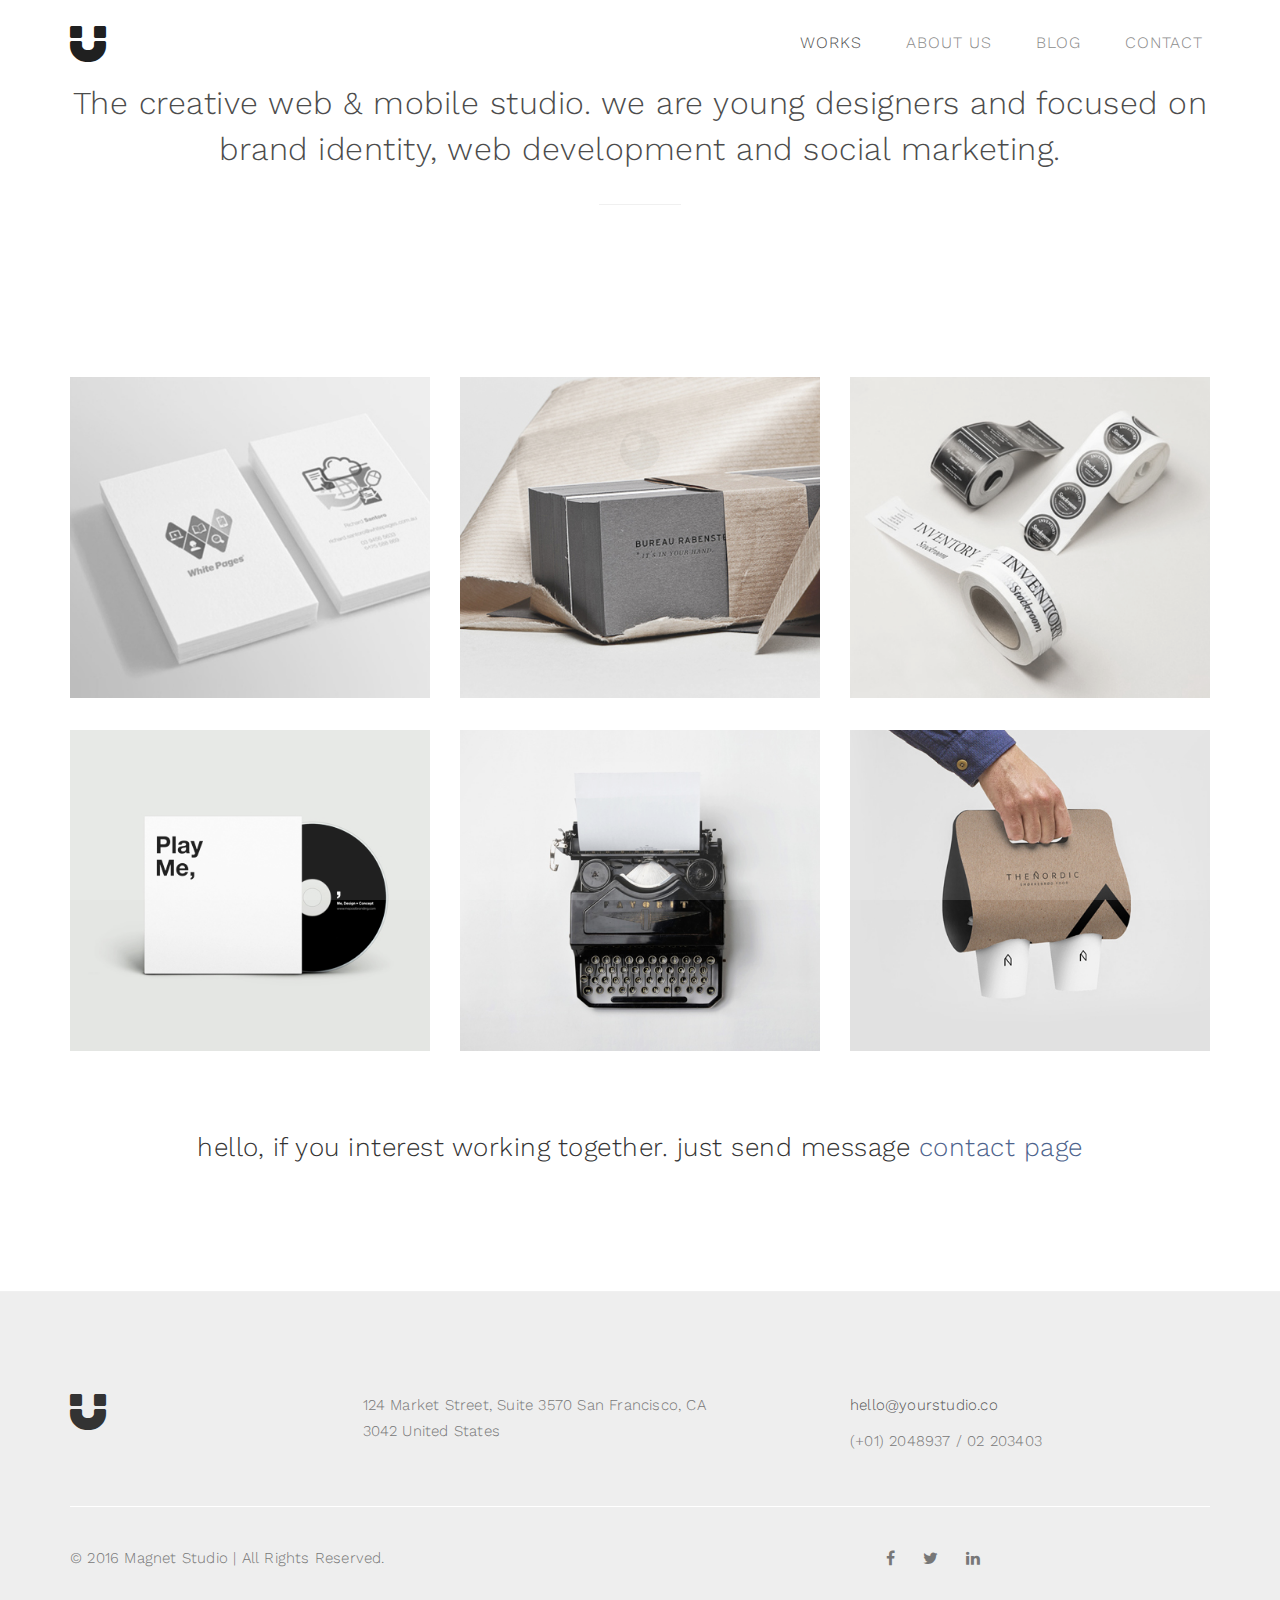
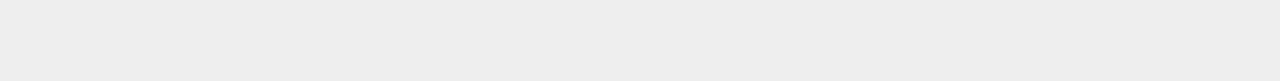
==== commit 81a1f389: "up" ====
--- a/index.html
+++ b/index.html
@@ -1,225 +1,219 @@
-<!DOCTYPE HTML>
-<!--
-	Prologue 1.0 by HTML5 UP
-	html5up.net | @n33co
-	Free for personal and commercial use under the CCA 3.0 license (html5up.net/license)
--->
-<html>
-	<head>
-		<title>Design Work Shop</title>
-		<meta http-equiv="content-type" content="text/html; charset=utf-8" />
-		<meta name="description" content="" />
-		<meta name="keywords" content="" />
-		<link href="http://fonts.googleapis.com/css?family=Source+Sans+Pro:200,300,400,600" rel="stylesheet" type="text/css" />
-		<!--[if lte IE 8]><script src="js/html5shiv.js"></script><![endif]-->
-		<script src="js/jquery.min.js"></script>
-		<script src="js/skel.min.js"></script>
-		<script src="js/skel-panels.min.js"></script>
-		<script src="js/init.js"></script>
-		<noscript>
-			<link rel="stylesheet" href="css/skel-noscript.css" />
-			<link rel="stylesheet" href="css/style.css" />
-			<link rel="stylesheet" href="css/style-wide.css" />
-		</noscript>
-		<!--[if lte IE 9]><link rel="stylesheet" href="css/ie9.css" /><![endif]-->
-		<!--[if lte IE 8]><link rel="stylesheet" href="css/ie8.css" /><![endif]-->
-	</head>
-	<body>
-
-		<!-- Header -->
-			<div id="header" class="skel-panels-fixed">
-
-				<div class="top">
-
-					<!-- Logo -->
-						<div id="logo">
-							<span class="image avatar48"><img src="images/logo.png" alt="" /></span>
-							<h1 id="title">January</h1>
-							<span class="byline">Graphic Designer</span>
-						</div>
-
-					<!-- Nav -->
-						<nav id="nav">
-							<ul>
-								<li><a href="#top" id="top-link" class="skel-panels-ignoreHref"><span class="icon icon-home">Intro</span></a></li>
-								<li><a href="#portfolio" id="portfolio-link" class="skel-panels-ignoreHref"><span class="icon icon-th">Portfolio</span></a></li>
-								<li><a href="#about" id="about-link" class="skel-panels-ignoreHref"><span class="icon icon-user">About Me</span></a></li>
-								<li><a href="#contact" id="contact-link" class="skel-panels-ignoreHref"><span class="icon icon-envelope">Contact</span></a></li>
-							</ul>
-						</nav>
-						
-				</div>
-				
-				<div class="bottom">
-
-					<!-- Social Icons -->
-						<ul class="icons">
-							<li><a href="#" class="icon icon-twitter"><span>Twitter</span></a></li>
-							<li><a href="#" class="icon icon-facebook"><span>Facebook</span></a></li>
-							<li><a href="#" class="icon icon-github"><span>Github</span></a></li>
-							<li><a href="#" class="icon icon-dribbble"><span>Dribbble</span></a></li>
-							<li><a href="#" class="icon icon-envelope"><span>Email</span></a></li>
-						</ul>
-				
-				</div>
-			
-			</div>
-
-		<!-- Main -->
-			<div id="main">
-			
-				<!-- Intro -->
-					<section id="top" class="one">
-						<div class="container">
-
-							<a href="http://ineedchemicalx.deviantart.com/art/Moonscape-381829905" class="image featured"><img src="images/pic08.jpg" alt="" /></a>
-
-							<header>
-								<h2 class="alt">This is <strong>Prologue</strong>. A <a href="http://html5up.net/license">free</a>, fully responsive<br />
-								site template by <a href="http://html5up.net">HTML5 UP</a>.</h2>
-							</header>
-							
-							<p>Ligula scelerisque justo sem accumsan diam quis. Vitae natoque dictum 
-							etiam semper magnis enim feugiat convallis convallis egestas rhoncus ridiculus 
-							in quis risus curabitur tempor. Orci penatibus quisque laoreet condimentum 
-							sollicitudin accumsan elementum.</p>
-
-							<footer>
-								<a href="#portfolio" class="button scrolly">Magna Aliquam</a>
-							</footer>
-
-						</div>
-					</section>
-					
-				<!-- Portfolio -->
-					<section id="portfolio" class="two">
-						<div class="container">
-					
-							<header>
-								<h2>Portfolio</h2>
-							</header>
-							
-							<p>Vitae natoque dictum etiam semper magnis enim feugiat convallis convallis
-							egestas rhoncus ridiculus in quis risus amet curabitur tempor orci penatibus.
-							Tellus erat mauris ipsum fermentum etiam vivamus eget. Nunc nibh morbi quis 
-							fusce hendrerit lacus ridiculus.</p>
-						
-							<div class="row">
-								<div class="4u">
-									<article class="item">
-										<a href="http://ineedchemicalx.deviantart.com/art/A-million-suns-384369739" class="image full"><img src="images/pic02.jpg" alt="" /></a>
-										<header>
-											<h3>Ipsum Feugiat</h3>
-										</header>
-									</article>
-									<article class="item">
-										<a href="http://ineedchemicalx.deviantart.com/art/Mind-is-a-clear-stage-375431607" class="image full"><img src="images/pic03.jpg" alt="" /></a>
-										<header>
-											<h3>Rhoncus Semper</h3>
-										</header>
-									</article>
-								</div>
-								<div class="4u">
-									<article class="item">
-										<a href="http://ineedchemicalx.deviantart.com/art/You-really-got-me-345249340" class="image full"><img src="images/pic04.jpg" alt="" /></a>
-										<header>
-											<h3>Magna Nullam</h3>
-										</header>
-									</article>
-									<article class="item">
-										<a href="http://ineedchemicalx.deviantart.com/art/Ad-infinitum-354203162" class="image full"><img src="images/pic05.jpg" alt="" /></a>
-										<header>
-											<h3>Natoque Vitae</h3>
-										</header>
-									</article>
-								</div>
-								<div class="4u">
-									<article class="item">
-										<a href="http://ineedchemicalx.deviantart.com/art/Elysium-355393900" class="image full"><img src="images/pic06.jpg" alt="" /></a>
-										<header>
-											<h3>Dolor Penatibus</h3>
-										</header>
-									</article>
-									<article class="item">
-										<a href="http://ineedchemicalx.deviantart.com/art/Emperor-of-the-Stars-370265193" class="image full"><img src="images/pic07.jpg" alt="" /></a>
-										<header>
-											<h3>Orci Convallis</h3>
-										</header>
-									</article>
-								</div>
-							</div>
-
-						</div>
-					</section>
-
-				<!-- About Me -->
-					<section id="about" class="three">
-						<div class="container">
-
-							<header>
-								<h2>About Me</h2>
-							</header>
-
-							<a href="http://ineedchemicalx.deviantart.com/art/Pasadena-357650036" class="image featured"><img src="images/pic01.jpg" alt="" /></a>
-							
-							<p>Tincidunt eu elit diam magnis pretium accumsan etiam id urna. Ridiculus 
-							ultricies curae quis et rhoncus velit. Lobortis elementum aliquet nec vitae 
-							laoreet eget cubilia quam non etiam odio tincidunt montes. Elementum sem 
-							parturient nulla quam placerat viverra mauris non cum elit tempus ullamcorper 
-							dolor. Libero rutrum ut lacinia donec curae mus vel quisque sociis nec 
-							ornare iaculis.</p>
-
-						</div>
-					</section>
-			
-				<!-- Contact -->
-					<section id="contact" class="four">
-						<div class="container">
-
-							<header>
-								<h2>Contact</h2>
-							</header>
-
-							<p>Elementum sem parturient nulla quam placerat viverra 
-							mauris non cum elit tempus ullamcorper dolor. Libero rutrum ut lacinia 
-							donec curae mus. Eleifend id porttitor ac ultricies lobortis sem nunc 
-							orci ridiculus faucibus a consectetur. Porttitor curae mauris urna mi dolor.</p>
-							
-							<form method="post" action="#">
-								<div class="row half">
-									<div class="6u"><input type="text" class="text" name="name" placeholder="Name" /></div>
-									<div class="6u"><input type="text" class="text" name="email" placeholder="Email" /></div>
-								</div>
-								<div class="row half">
-									<div class="12u">
-										<textarea name="message" placeholder="Message"></textarea>
-									</div>
-								</div>
-								<div class="row">
-									<div class="12u">
-										<a href="#" class="button submit">Send Message</a>
-									</div>
-								</div>
-							</form>
-
-						</div>
-					</section>
-			
-			</div>
-
-		<!-- Footer -->
-			<div id="footer">
-				
-				<!-- Copyright -->
-					<div class="copyright">
-						<p>&copy; 2013 Jane Doe. All rights reserved.</p>
-						<ul class="menu">
-							<li>Design: <a href="http://html5up.net">HTML5 UP</a></li>
-							<li>Images: <a href="http://ineedchemicalx.deviantart.com">Felicia Simion</a></li>
-						</ul>
-					</div>
-				
-			</div>
-
-	</body>
+<!DOCTYPE html>
+<html lang="en">
+<head>
+
+<meta charset="UTF-8">
+<meta http-equiv="X-UA-Compatible" content="IE=Edge">
+<meta name="description" content="">
+<meta name="keywords" content="">
+<meta name="author" content="">
+<meta name="viewport" content="width=device-width, initial-scale=1, maximum-scale=1">
+
+<title>Magnet - Minimal Portfolio Template</title>
+
+<link rel="stylesheet" href="css/bootstrap.min.css">
+<link rel="stylesheet" href="css/font-awesome.min.css">
+
+<!-- Main css -->
+<link rel="stylesheet" href="css/style.css">
+<link href="https://fonts.googleapis.com/css?family=Work+Sans:300,400,700" rel="stylesheet">
+
+</head>
+<body>
+
+<!-- PRE LOADER -->
+
+<div class="preloader">
+     <div class="sk-spinner sk-spinner-wordpress">
+          <span class="sk-inner-circle"></span>
+     </div>
+</div>
+
+<!-- Navigation section  -->
+
+<div class="navbar navbar-default navbar-static-top" role="navigation">
+     <div class="container">
+
+          <div class="navbar-header">
+               <button class="navbar-toggle" data-toggle="collapse" data-target=".navbar-collapse">
+                    <span class="icon icon-bar"></span>
+                    <span class="icon icon-bar"></span>
+                    <span class="icon icon-bar"></span>
+               </button>
+               <a href="index.html" class="navbar-brand"><i class="fa fa-magnet"></i></a>
+          </div>
+          <div class="collapse navbar-collapse">
+               <ul class="nav navbar-nav navbar-right">
+                    <li class="active"><a href="index.html">WORKS</a></li>
+                    <li><a href="about.html">ABOUT US</a></li>
+                    <li><a href="blog.html">BLOG</a></li>
+                    <li><a href="contact.html">CONTACT</a></li>
+               </ul>
+          </div>
+
+  </div>
+</div>
+
+<!-- Home Section -->
+
+<section id="home">
+     <div class="container">
+          <div class="row">
+
+               <div class="col-md-12 col-sm-12">
+                    <h2>The creative web & mobile studio. we are young designers and focused on brand identity, web development and social marketing.</h2>
+                    <hr>
+               </div>
+
+          </div>
+     </div>
+</section>
+
+<!-- Portfolio Section -->
+
+<section id="portfolio">
+     <div class="container">
+          <div class="row">
+
+               <div class="col-md-4 col-sm-6">
+                    <a href="single-project.html">
+                         <div class="portfolio-thumb">
+                              <img src="images/portfolio-img1.jpg" class="img-responsive" alt="Portfolio">
+                                   <div class="portfolio-overlay">
+                                        <div class="portfolio-item">
+                                             <h3>Project Name</h3>
+                                             <small>Brand Identity</small>
+                                        </div>
+                                   </div>
+                         </div>
+                    </a>
+               </div>
+
+               <div class="col-md-4 col-sm-6">
+                    <a href="single-project.html">
+                         <div class="portfolio-thumb">
+                              <img src="images/portfolio-img2.jpg" class="img-responsive" alt="Portfolio">
+                                   <div class="portfolio-overlay">
+                                        <div class="portfolio-item">
+                                             <h3>Project Name</h3>
+                                             <small>Web Development</small>
+                                        </div>
+                                   </div>
+                         </div>
+                    </a>
+               </div>
+
+               <div class="col-md-4 col-sm-6">
+                    <a href="single-project.html">
+                         <div class="portfolio-thumb">
+                              <img src="images/portfolio-img3.jpg" class="img-responsive" alt="Portfolio">
+                                   <div class="portfolio-overlay">
+                                        <div class="portfolio-item">
+                                             <h3>Project Name</h3>
+                                             <small>Mobile App</small>
+                                        </div>
+                                   </div>
+                         </div>
+                    </a>
+               </div>
+
+               <div class="col-md-4 col-sm-6">
+                    <a href="single-project.html">
+                         <div class="portfolio-thumb">
+                              <img src="images/portfolio-img4.jpg" class="img-responsive" alt="Portfolio">
+                                   <div class="portfolio-overlay">
+                                        <div class="portfolio-item">
+                                             <h3>Project Name</h3>
+                                             <small>Logo Design</small>
+                                        </div>
+                                   </div>
+                         </div>
+                    </a>
+               </div>
+
+               <div class="col-md-4 col-sm-6">
+                    <a href="single-project.html">
+                         <div class="portfolio-thumb">
+                              <img src="images/portfolio-img5.jpg" class="img-responsive" alt="Portfolio">
+                                   <div class="portfolio-overlay">
+                                        <div class="portfolio-item">
+                                             <h3>Project Name</h3>
+                                             <small>Social marketing</small>
+                                        </div>
+                                   </div>
+                         </div>
+                    </a>
+               </div>
+
+               <div class="col-md-4 col-sm-6">
+                    <a href="single-project.html">
+                         <div class="portfolio-thumb">
+                              <img src="images/portfolio-img6.jpg" class="img-responsive" alt="Portfolio">
+                                   <div class="portfolio-overlay">
+                                        <div class="portfolio-item">
+                                             <h3>Project Name</h3>
+                                             <small>Fyler Design</small>
+                                        </div>
+                                   </div>
+                         </div>
+                    </a>
+               </div>
+
+               <div class="col-md-12 col-sm-12 text-center">
+                    <h3>hello, if you interest working together. just send message <a href="contact.html">contact page</a></h3>
+               </div>
+
+          </div>
+     </div>
+</section>
+
+<!-- Footer Section -->
+
+<footer>
+     <div class="container">
+          <div class="row">
+
+               <div class="col-md-3 col-sm-3">
+                    <i class="fa fa-magnet"></i>
+               </div>
+
+               <div class="col-md-4 col-sm-4">
+                    <p>124 Market Street, Suite 3570 San Francisco, CA 3042 United States</p>
+               </div>
+
+               <div class="col-md-offset-1 col-md-4 col-sm-offset-1 col-sm-3">
+                    <p><a href="mailto:youremail@gmail.com">hello@yourstudio.co</a></p>
+                    <p>(+01) 2048937 / 02 203403</p>
+               </div>
+
+               <div class="clearfix col-md-12 col-sm-12">
+                    <hr>
+               </div>
+
+               <div class="col-md-6 col-sm-6">
+                    <div class="footer-copyright">
+                         <p>© 2016 Magnet Studio | All Rights Reserved.</p>
+                    </div>
+               </div>
+
+               <div class="col-md-6 col-sm-6">
+                    <ul class="social-icon">
+                         <li><a href="#" class="fa fa-facebook"></a></li>
+                         <li><a href="#" class="fa fa-twitter"></a></li>
+                         <li><a href="#" class="fa fa-linkedin"></a></li>
+                    </ul>
+               </div>
+               
+          </div>
+     </div>
+</footer>
+
+
+<!-- SCRIPTS -->
+
+<script src="js/jquery.js"></script>
+<script src="js/bootstrap.min.js"></script>
+<script src="js/custom.js"></script>
+
+</body>
 </html>--- a/css/style.css
+++ b/css/style.css
@@ -1,1106 +1,718 @@
-/*
-	Prologue 1.0 by HTML5 UP
-	html5up.net | @n33co
-	Free for personal and commercial use under the CCA 3.0 license (html5up.net/license)
-*/
-
-@charset 'UTF-8';
-
-@font-face {
-	font-family: 'FontAwesome';
-	src: url('font/fontawesome-webfont.eot?v=3.2.1');
-	src: url('font/fontawesome-webfont.eot?#iefix&v=3.2.1') format('embedded-opentype'), url('font/fontawesome-webfont.woff?v=3.2.1') format('woff'), url('font/fontawesome-webfont.ttf?v=3.2.1') format('truetype'), url('font/fontawesome-webfont.svg#fontawesomeregular?v=3.2.1') format('svg');
-	font-weight: normal;
-	font-style: normal;
-}
-
-/*********************************************************************************/
-/* Basic                                                                         */
-/*********************************************************************************/
-
-	body
-	{
-		background: #fff;
-	}
-
-	body,input,textarea,select
-	{
-		font-family: 'Source Sans Pro', sans-serif;
-		font-size: 19pt;
-		font-weight: 300;
-		line-height: 1.75em;
-		color: #888;
-		-webkit-text-stroke: 0.15px;
-	}
-
-	h1,h2,h3,h4,h5,h6
-	{
-		font-weight: 200;
-		color: #666;
-		line-height: 1.5em;
-	}
-	
-		h1 a, h2 a, h3 a, h4 a, h5 a, h6 a
-		{
-			color: inherit;
-			text-decoration: none;
-		}
-
-		h1 strong, h2 strong, h3 strong, h4 strong, h5 strong, h6 strong
-		{
-			font-weight: 300;
-		}
-		
-		h2
-		{
-			font-size: 2em;
-			letter-spacing: -1px;
-		}
-		
-			h2.alt
-			{
-				color: #888;
-			}
-			
-			h2.alt strong
-			{
-				color: #666;
-			}
-
-		h3
-		{
-			font-size: 1.5em;
-		}
-
-	header
-	{
-		margin: 0 0 2em 0;
-	}
-
-	footer
-	{
-		margin: 2em 0 0 0;
-	}
-
-	strong, b
-	{
-		font-weight: 300;
-		color: #666;
-	}
-	
-	em, i
-	{
-		font-style: italic;
-	}
-
-	a
-	{
-		text-decoration: none;
-		color: inherit;
-		border-bottom: dotted 1px rgba(128,128,128,0.5);
-		-moz-transition: color 0.35s ease-in-out, border-bottom-color 0.35s ease-in-out;
-		-webkit-transition: color 0.35s ease-in-out, border-bottom-color 0.35s ease-in-out;
-		-o-transition: color 0.35s ease-in-out, border-bottom-color 0.35s ease-in-out;
-		-ms-transition: color 0.35s ease-in-out, border-bottom-color 0.35s ease-in-out;
-		transition: color 0.35s ease-in-out, border-bottom-color 0.35s ease-in-out;
-		outline: 0;
-	}
-
-		a:hover
-		{
-			color: #E27689;
-			border-bottom-color: rgba(255,255,255,0);
-		}
-
-	sub
-	{
-		position: relative;
-		top: 0.5em;
-		font-size: 0.8em;
-	}
-	
-	sup
-	{
-		position: relative;
-		top: -0.5em;
-		font-size: 0.8em;
-	}
-	
-	hr
-	{
-		border: 0;
-		border-top: solid 1px #ddd;
-	}
-	
-	blockquote
-	{
-		border-left: solid 0.5em #ddd;
-		padding: 1em 0 1em 2em;
-		font-style: italic;
-	}
-	
-	p, ul, ol, dl, table
-	{
-		margin-bottom: 2em;
-	}
-
-	br.clear
-	{
-		clear: both;
-	}
-
-	/* Sections/Articles */
-	
-		section,
-		article
-		{
-			margin-bottom: 3em;
-		}
-		
-		section > :last-child,
-		article > :last-child,
-		section > .container > :last-child,
-		article > .container > :last-child
-		{
-			margin-bottom: 0;
-		}
-
-		section:last-child,
-		article:last-child
-		{
-			margin-bottom: 0;
-		}
-
-		.row > section,
-		.row > article
-		{
-			margin-bottom: 0;
-		}
-
-	/* Images */
-
-		.image
-		{
-			display: inline-block;
-			border: 0;
-		}
-		
-			.image img
-			{
-				display: block;
-				width: 100%;
-			}
-			
-			.image.avatar48
-			{
-				width: 48px;
-				height: 48px;
-				background: #f00;
-			}
-			
-				.image.avatar48 img
-				{
-					width: 48px;
-					height: 48px;
-				}
-
-			.image.full
-			{
-				display: block;
-				width: 100%;
-			}
-			
-			.image.featured
-			{
-				display: block;
-				width: 100%;
-				margin: 0 0 2em 0;
-			}
-			
-			.image.left
-			{
-				float: left;
-				margin: 0 2em 2em 0;
-			}
-			
-			.image.centered
-			{
-				display: block;
-				margin: 0 0 2em 0;
-			}
-
-				.image.centered img
-				{
-					margin: 0 auto;
-					width: auto;
-				}
-
-	/* Lists */
-
-		ul.default
-		{
-			list-style: disc;
-			padding-left: 1em;
-		}
-		
-			ul.default li
-			{
-				padding-left: 0.5em;
-			}		
-
-		ul.icons
-		{
-			cursor: default;
-		}	
-		
-			ul.icons li
-			{
-				display: inline-block;
-			}
-			
-				ul.icons a
-				{
-					display: inline-block;
-					width: 2em;
-					height: 2em;
-					line-height: 2em;
-					text-align: center;
-					border: 0;
-				}
-
-		ul.menu
-		{
-			cursor: default;
-		}
-		
-			ul.menu li
-			{
-				display: inline-block;
-				line-height: 1em;
-				border-left: solid 1px rgba(128,128,128,0.35);
-				padding: 0 0 0 0.5em;
-				margin: 0 0 0 0.5em;
-			}
-			
-			ul.menu li:first-child
-			{
-				border-left: 0;
-				padding-left: 0;
-				margin-left: 0;
-			}
-
-		ol.default
-		{
-			list-style: decimal;
-			padding-left: 1.25em;
-		}
-
-			ol.default li
-			{
-				padding-left: 0.25em;
-			}
-
-	/* Forms */
-
-		form
-		{
-		}
-		
-			form label
-			{
-				display: block;
-				text-align: left;
-				margin-bottom: 0.5em;
-			}
-		
-			form input.text,
-			form select,
-			form textarea
-			{
-				position: relative;
-				-webkit-appearance: none;
-				display: block;
-				border: 0;
-				background: #fff;
-				background: rgba(255,255,255,0.75);
-				width: 100%;
-				border-radius: 0.35em;
-				padding: 0.75em 1em 0.75em 1em;
-				box-shadow: inset 0 0.1em 0.1em 0 rgba(0,0,0,0.05);
-				border: solid 1px rgba(0,0,0,0.15);
-				-moz-transition: all 0.35s ease-in-out;
-				-webkit-transition: all 0.35s ease-in-out;
-				-o-transition: all 0.35s ease-in-out;
-				-ms-transition: all 0.35s ease-in-out;
-				transition: all 0.35s ease-in-out;
-			}
-
-				form input.text:hover,
-				form select:hover,
-				form textarea:hover
-				{
-				}
-
-				form input.text:focus,
-				form select:focus,
-				form textarea:focus
-				{
-					box-shadow: 0 0 2px 1px #8ededc;
-					background: #fff;
-				}
-				
-				form textarea
-				{
-					min-height: 14em;
-				}
-
-				form .formerize-placeholder
-				{
-					color: #555 !important;
-				}
-
-				form ::-webkit-input-placeholder
-				{
-					color: #555 !important;
-				}
-
-				form :-moz-placeholder
-				{
-					color: #555 !important;
-				}
-
-				form ::-moz-placeholder
-				{
-					color: #555 !important;
-				}
-
-				form :-ms-input-placeholder
-				{
-					color: #555 !important;
-				}
-
-				form ::-moz-focus-inner
-				{
-					border: 0;
-				}
-			
-	/* Tables */
-	
-		table
-		{
-			width: 100%;
-		}
-		
-			table.default
-			{
-				width: 100%;
-				text-align: left;
-			}
-			
-				table.default tbody tr:nth-child(2n+2)
-				{
-					background: #f4f4f4;
-				}
-				
-				table.default td
-				{
-					padding: 0.5em 1em 0.5em 1em;
-				}
-				
-				table.default th
-				{
-					text-align: left;
-					padding: 0.5em 1em 0.5em 1em;
-					color: #fff;
-					background: #222729 url('images/overlay.png');
-				}
-			
-				table.default thead
-				{
-					background: #444;
-					color: #fff;
-				}
-				
-				table.default tfoot
-				{
-					background: #eee;
-				}
-				
-				table.default tbody
-				{
-				}
-
-	/* Buttons */
-		
-		.button
-		{
-			position: relative;
-			display: inline-block;
-			border-radius: 0.35em;
-			color: #fff !important;
-			text-decoration: none;
-			padding: 0.75em 2.5em 0.75em 2.5em;
-			background-color: #8ebebc;
-			border: 0;
-			cursor: pointer;
-			background-image: -moz-linear-gradient(top, rgba(0,0,0,0), rgba(0,0,0,0.15)), url('images/overlay.png');
-			background-image: -webkit-linear-gradient(top, rgba(0,0,0,0), rgba(0,0,0,0.15)), url('images/overlay.png');
-			background-image: -o-linear-gradient(top, rgba(0,0,0,0), rgba(0,0,0,0.15)), url('images/overlay.png');
-			background-image: -ms-linear-gradient(top, rgba(0,0,0,0), rgba(0,0,0,0.15)), url('images/overlay.png');
-			background-image: linear-gradient(top, rgba(0,0,0,0), rgba(0,0,0,0.15)), url('images/overlay.png');			
-			-moz-transition: background-color 0.35s ease-in-out;
-			-webkit-transition: background-color 0.35s ease-in-out;
-			-o-transition: background-color 0.35s ease-in-out;
-			-ms-transition: background-color 0.35s ease-in-out;
-			transition: background-color 0.35s ease-in-out;
-		}
-
-			.button:hover
-			{
-				background-color: #9ececc;
-			}
-			
-			.button:active
-			{
-				background-color: #7eaeac;
-			}
-		
-	/* Item */
-	
-		.item
-		{
-			box-shadow: 0 0.05em 0.15em 0 rgba(0,0,0,0.05);
-			margin-bottom: 40px;
-		}
-		
-			.item header
-			{
-				background: #fff;
-				margin: 0;
-				padding: 1em 0 1em 0;
-				font-size: 0.8em;
-			}
-
-				.item header h3
-				{
-					font-size: 1em;
-				}
-
-/*********************************************************************************/
-/* Icons                                                                         */
-/* Powered by Font Awesome by Dave Gandy | http://fontawesome.io                 */
-/* Licensed under the SIL OFL 1.1 (font), MIT (CSS)                              */
-/*********************************************************************************/
-
-	.icon
-	{
-		text-decoration: none;
-	}
-	
-		.icon span
-		{
-			display: none;
-		}
-
-		.icon:before
-		{
-			font-family: FontAwesome;
-			font-size: 1.25em;
-			text-decoration: none;
-			font-weight: normal;
-			font-style: normal;
-			-webkit-text-rendering: optimizeLegibility;
-			-moz-text-rendering: optimizeLegibility;
-			-ms-text-rendering: optimizeLegibility;
-			-o-text-rendering: optimizeLegibility;
-			text-rendering: optimizeLegibility;
-			-webkit-font-smoothing: antialiased;
-			-moz-font-smoothing: antialiased;
-			-ms-font-smoothing: antialiased;
-			-o-font-smoothing: antialiased;
-			font-smoothing: antialiased;
-		}
-
-		.icon-glass:before{content:"\f000";}
-		.icon-music:before{content:"\f001";}
-		.icon-search:before{content:"\f002";}
-		.icon-envelope-alt:before{content:"\f003";}
-		.icon-heart:before{content:"\f004";}
-		.icon-star:before{content:"\f005";}
-		.icon-star-empty:before{content:"\f006";}
-		.icon-user:before{content:"\f007";}
-		.icon-film:before{content:"\f008";}
-		.icon-th-large:before{content:"\f009";}
-		.icon-th:before{content:"\f00a";}
-		.icon-th-list:before{content:"\f00b";}
-		.icon-ok:before{content:"\f00c";}
-		.icon-remove:before{content:"\f00d";}
-		.icon-zoom-in:before{content:"\f00e";}
-		.icon-zoom-out:before{content:"\f010";}
-		.icon-power-off:before,.icon-off:before{content:"\f011";}
-		.icon-signal:before{content:"\f012";}
-		.icon-gear:before,.icon-cog:before{content:"\f013";}
-		.icon-trash:before{content:"\f014";}
-		.icon-home:before{content:"\f015";}
-		.icon-file-alt:before{content:"\f016";}
-		.icon-time:before{content:"\f017";}
-		.icon-road:before{content:"\f018";}
-		.icon-download-alt:before{content:"\f019";}
-		.icon-download:before{content:"\f01a";}
-		.icon-upload:before{content:"\f01b";}
-		.icon-inbox:before{content:"\f01c";}
-		.icon-play-circle:before{content:"\f01d";}
-		.icon-rotate-right:before,.icon-repeat:before{content:"\f01e";}
-		.icon-refresh:before{content:"\f021";}
-		.icon-list-alt:before{content:"\f022";}
-		.icon-lock:before{content:"\f023";}
-		.icon-flag:before{content:"\f024";}
-		.icon-headphones:before{content:"\f025";}
-		.icon-volume-off:before{content:"\f026";}
-		.icon-volume-down:before{content:"\f027";}
-		.icon-volume-up:before{content:"\f028";}
-		.icon-qrcode:before{content:"\f029";}
-		.icon-barcode:before{content:"\f02a";}
-		.icon-tag:before{content:"\f02b";}
-		.icon-tags:before{content:"\f02c";}
-		.icon-book:before{content:"\f02d";}
-		.icon-bookmark:before{content:"\f02e";}
-		.icon-print:before{content:"\f02f";}
-		.icon-camera:before{content:"\f030";}
-		.icon-font:before{content:"\f031";}
-		.icon-bold:before{content:"\f032";}
-		.icon-italic:before{content:"\f033";}
-		.icon-text-height:before{content:"\f034";}
-		.icon-text-width:before{content:"\f035";}
-		.icon-align-left:before{content:"\f036";}
-		.icon-align-center:before{content:"\f037";}
-		.icon-align-right:before{content:"\f038";}
-		.icon-align-justify:before{content:"\f039";}
-		.icon-list:before{content:"\f03a";}
-		.icon-indent-left:before{content:"\f03b";}
-		.icon-indent-right:before{content:"\f03c";}
-		.icon-facetime-video:before{content:"\f03d";}
-		.icon-picture:before{content:"\f03e";}
-		.icon-pencil:before{content:"\f040";}
-		.icon-map-marker:before{content:"\f041";}
-		.icon-adjust:before{content:"\f042";}
-		.icon-tint:before{content:"\f043";}
-		.icon-edit:before{content:"\f044";}
-		.icon-share:before{content:"\f045";}
-		.icon-check:before{content:"\f046";}
-		.icon-move:before{content:"\f047";}
-		.icon-step-backward:before{content:"\f048";}
-		.icon-fast-backward:before{content:"\f049";}
-		.icon-backward:before{content:"\f04a";}
-		.icon-play:before{content:"\f04b";}
-		.icon-pause:before{content:"\f04c";}
-		.icon-stop:before{content:"\f04d";}
-		.icon-forward:before{content:"\f04e";}
-		.icon-fast-forward:before{content:"\f050";}
-		.icon-step-forward:before{content:"\f051";}
-		.icon-eject:before{content:"\f052";}
-		.icon-chevron-left:before{content:"\f053";}
-		.icon-chevron-right:before{content:"\f054";}
-		.icon-plus-sign:before{content:"\f055";}
-		.icon-minus-sign:before{content:"\f056";}
-		.icon-remove-sign:before{content:"\f057";}
-		.icon-ok-sign:before{content:"\f058";}
-		.icon-question-sign:before{content:"\f059";}
-		.icon-info-sign:before{content:"\f05a";}
-		.icon-screenshot:before{content:"\f05b";}
-		.icon-remove-circle:before{content:"\f05c";}
-		.icon-ok-circle:before{content:"\f05d";}
-		.icon-ban-circle:before{content:"\f05e";}
-		.icon-arrow-left:before{content:"\f060";}
-		.icon-arrow-right:before{content:"\f061";}
-		.icon-arrow-up:before{content:"\f062";}
-		.icon-arrow-down:before{content:"\f063";}
-		.icon-mail-forward:before,.icon-share-alt:before{content:"\f064";}
-		.icon-resize-full:before{content:"\f065";}
-		.icon-resize-small:before{content:"\f066";}
-		.icon-plus:before{content:"\f067";}
-		.icon-minus:before{content:"\f068";}
-		.icon-asterisk:before{content:"\f069";}
-		.icon-exclamation-sign:before{content:"\f06a";}
-		.icon-gift:before{content:"\f06b";}
-		.icon-leaf:before{content:"\f06c";}
-		.icon-fire:before{content:"\f06d";}
-		.icon-eye-open:before{content:"\f06e";}
-		.icon-eye-close:before{content:"\f070";}
-		.icon-warning-sign:before{content:"\f071";}
-		.icon-plane:before{content:"\f072";}
-		.icon-calendar:before{content:"\f073";}
-		.icon-random:before{content:"\f074";}
-		.icon-comment:before{content:"\f075";}
-		.icon-magnet:before{content:"\f076";}
-		.icon-chevron-up:before{content:"\f077";}
-		.icon-chevron-down:before{content:"\f078";}
-		.icon-retweet:before{content:"\f079";}
-		.icon-shopping-cart:before{content:"\f07a";}
-		.icon-folder-close:before{content:"\f07b";}
-		.icon-folder-open:before{content:"\f07c";}
-		.icon-resize-vertical:before{content:"\f07d";}
-		.icon-resize-horizontal:before{content:"\f07e";}
-		.icon-bar-chart:before{content:"\f080";}
-		.icon-twitter-sign:before{content:"\f081";}
-		.icon-facebook-sign:before{content:"\f082";}
-		.icon-camera-retro:before{content:"\f083";}
-		.icon-key:before{content:"\f084";}
-		.icon-gears:before,.icon-cogs:before{content:"\f085";}
-		.icon-comments:before{content:"\f086";}
-		.icon-thumbs-up-alt:before{content:"\f087";}
-		.icon-thumbs-down-alt:before{content:"\f088";}
-		.icon-star-half:before{content:"\f089";}
-		.icon-heart-empty:before{content:"\f08a";}
-		.icon-signout:before{content:"\f08b";}
-		.icon-linkedin-sign:before{content:"\f08c";}
-		.icon-pushpin:before{content:"\f08d";}
-		.icon-external-link:before{content:"\f08e";}
-		.icon-signin:before{content:"\f090";}
-		.icon-trophy:before{content:"\f091";}
-		.icon-github-sign:before{content:"\f092";}
-		.icon-upload-alt:before{content:"\f093";}
-		.icon-lemon:before{content:"\f094";}
-		.icon-phone:before{content:"\f095";}
-		.icon-unchecked:before,.icon-check-empty:before{content:"\f096";}
-		.icon-bookmark-empty:before{content:"\f097";}
-		.icon-phone-sign:before{content:"\f098";}
-		.icon-twitter:before{content:"\f099";}
-		.icon-facebook:before{content:"\f09a";}
-		.icon-github:before{content:"\f09b";}
-		.icon-unlock:before{content:"\f09c";}
-		.icon-credit-card:before{content:"\f09d";}
-		.icon-rss:before{content:"\f09e";}
-		.icon-hdd:before{content:"\f0a0";}
-		.icon-bullhorn:before{content:"\f0a1";}
-		.icon-bell:before{content:"\f0a2";}
-		.icon-certificate:before{content:"\f0a3";}
-		.icon-hand-right:before{content:"\f0a4";}
-		.icon-hand-left:before{content:"\f0a5";}
-		.icon-hand-up:before{content:"\f0a6";}
-		.icon-hand-down:before{content:"\f0a7";}
-		.icon-circle-arrow-left:before{content:"\f0a8";}
-		.icon-circle-arrow-right:before{content:"\f0a9";}
-		.icon-circle-arrow-up:before{content:"\f0aa";}
-		.icon-circle-arrow-down:before{content:"\f0ab";}
-		.icon-globe:before{content:"\f0ac";}
-		.icon-wrench:before{content:"\f0ad";}
-		.icon-tasks:before{content:"\f0ae";}
-		.icon-filter:before{content:"\f0b0";}
-		.icon-briefcase:before{content:"\f0b1";}
-		.icon-fullscreen:before{content:"\f0b2";}
-		.icon-group:before{content:"\f0c0";}
-		.icon-link:before{content:"\f0c1";}
-		.icon-cloud:before{content:"\f0c2";}
-		.icon-beaker:before{content:"\f0c3";}
-		.icon-cut:before{content:"\f0c4";}
-		.icon-copy:before{content:"\f0c5";}
-		.icon-paperclip:before,.icon-paper-clip:before{content:"\f0c6";}
-		.icon-save:before{content:"\f0c7";}
-		.icon-sign-blank:before{content:"\f0c8";}
-		.icon-reorder:before{content:"\f0c9";}
-		.icon-list-ul:before{content:"\f0ca";}
-		.icon-list-ol:before{content:"\f0cb";}
-		.icon-strikethrough:before{content:"\f0cc";}
-		.icon-underline:before{content:"\f0cd";}
-		.icon-table:before{content:"\f0ce";}
-		.icon-magic:before{content:"\f0d0";}
-		.icon-truck:before{content:"\f0d1";}
-		.icon-pinterest:before{content:"\f0d2";}
-		.icon-pinterest-sign:before{content:"\f0d3";}
-		.icon-google-plus-sign:before{content:"\f0d4";}
-		.icon-google-plus:before{content:"\f0d5";}
-		.icon-money:before{content:"\f0d6";}
-		.icon-caret-down:before{content:"\f0d7";}
-		.icon-caret-up:before{content:"\f0d8";}
-		.icon-caret-left:before{content:"\f0d9";}
-		.icon-caret-right:before{content:"\f0da";}
-		.icon-columns:before{content:"\f0db";}
-		.icon-sort:before{content:"\f0dc";}
-		.icon-sort-down:before{content:"\f0dd";}
-		.icon-sort-up:before{content:"\f0de";}
-		.icon-envelope:before{content:"\f0e0";}
-		.icon-linkedin:before{content:"\f0e1";}
-		.icon-rotate-left:before,.icon-undo:before{content:"\f0e2";}
-		.icon-legal:before{content:"\f0e3";}
-		.icon-dashboard:before{content:"\f0e4";}
-		.icon-comment-alt:before{content:"\f0e5";}
-		.icon-comments-alt:before{content:"\f0e6";}
-		.icon-bolt:before{content:"\f0e7";}
-		.icon-sitemap:before{content:"\f0e8";}
-		.icon-umbrella:before{content:"\f0e9";}
-		.icon-paste:before{content:"\f0ea";}
-		.icon-lightbulb:before{content:"\f0eb";}
-		.icon-exchange:before{content:"\f0ec";}
-		.icon-cloud-download:before{content:"\f0ed";}
-		.icon-cloud-upload:before{content:"\f0ee";}
-		.icon-user-md:before{content:"\f0f0";}
-		.icon-stethoscope:before{content:"\f0f1";}
-		.icon-suitcase:before{content:"\f0f2";}
-		.icon-bell-alt:before{content:"\f0f3";}
-		.icon-coffee:before{content:"\f0f4";}
-		.icon-food:before{content:"\f0f5";}
-		.icon-file-text-alt:before{content:"\f0f6";}
-		.icon-building:before{content:"\f0f7";}
-		.icon-hospital:before{content:"\f0f8";}
-		.icon-ambulance:before{content:"\f0f9";}
-		.icon-medkit:before{content:"\f0fa";}
-		.icon-fighter-jet:before{content:"\f0fb";}
-		.icon-beer:before{content:"\f0fc";}
-		.icon-h-sign:before{content:"\f0fd";}
-		.icon-plus-sign-alt:before{content:"\f0fe";}
-		.icon-double-angle-left:before{content:"\f100";}
-		.icon-double-angle-right:before{content:"\f101";}
-		.icon-double-angle-up:before{content:"\f102";}
-		.icon-double-angle-down:before{content:"\f103";}
-		.icon-angle-left:before{content:"\f104";}
-		.icon-angle-right:before{content:"\f105";}
-		.icon-angle-up:before{content:"\f106";}
-		.icon-angle-down:before{content:"\f107";}
-		.icon-desktop:before{content:"\f108";}
-		.icon-laptop:before{content:"\f109";}
-		.icon-tablet:before{content:"\f10a";}
-		.icon-mobile-phone:before{content:"\f10b";}
-		.icon-circle-blank:before{content:"\f10c";}
-		.icon-quote-left:before{content:"\f10d";}
-		.icon-quote-right:before{content:"\f10e";}
-		.icon-spinner:before{content:"\f110";}
-		.icon-circle:before{content:"\f111";}
-		.icon-mail-reply:before,.icon-reply:before{content:"\f112";}
-		.icon-github-alt:before{content:"\f113";}
-		.icon-folder-close-alt:before{content:"\f114";}
-		.icon-folder-open-alt:before{content:"\f115";}
-		.icon-expand-alt:before{content:"\f116";}
-		.icon-collapse-alt:before{content:"\f117";}
-		.icon-smile:before{content:"\f118";}
-		.icon-frown:before{content:"\f119";}
-		.icon-meh:before{content:"\f11a";}
-		.icon-gamepad:before{content:"\f11b";}
-		.icon-keyboard:before{content:"\f11c";}
-		.icon-flag-alt:before{content:"\f11d";}
-		.icon-flag-checkered:before{content:"\f11e";}
-		.icon-terminal:before{content:"\f120";}
-		.icon-code:before{content:"\f121";}
-		.icon-reply-all:before{content:"\f122";}
-		.icon-mail-reply-all:before{content:"\f122";}
-		.icon-star-half-full:before,.icon-star-half-empty:before{content:"\f123";}
-		.icon-location-arrow:before{content:"\f124";}
-		.icon-crop:before{content:"\f125";}
-		.icon-code-fork:before{content:"\f126";}
-		.icon-unlink:before{content:"\f127";}
-		.icon-question:before{content:"\f128";}
-		.icon-info:before{content:"\f129";}
-		.icon-exclamation:before{content:"\f12a";}
-		.icon-superscript:before{content:"\f12b";}
-		.icon-subscript:before{content:"\f12c";}
-		.icon-eraser:before{content:"\f12d";}
-		.icon-puzzle-piece:before{content:"\f12e";}
-		.icon-microphone:before{content:"\f130";}
-		.icon-microphone-off:before{content:"\f131";}
-		.icon-shield:before{content:"\f132";}
-		.icon-calendar-empty:before{content:"\f133";}
-		.icon-fire-extinguisher:before{content:"\f134";}
-		.icon-rocket:before{content:"\f135";}
-		.icon-maxcdn:before{content:"\f136";}
-		.icon-chevron-sign-left:before{content:"\f137";}
-		.icon-chevron-sign-right:before{content:"\f138";}
-		.icon-chevron-sign-up:before{content:"\f139";}
-		.icon-chevron-sign-down:before{content:"\f13a";}
-		.icon-html5:before{content:"\f13b";}
-		.icon-css3:before{content:"\f13c";}
-		.icon-anchor:before{content:"\f13d";}
-		.icon-unlock-alt:before{content:"\f13e";}
-		.icon-bullseye:before{content:"\f140";}
-		.icon-ellipsis-horizontal:before{content:"\f141";}
-		.icon-ellipsis-vertical:before{content:"\f142";}
-		.icon-rss-sign:before{content:"\f143";}
-		.icon-play-sign:before{content:"\f144";}
-		.icon-ticket:before{content:"\f145";}
-		.icon-minus-sign-alt:before{content:"\f146";}
-		.icon-check-minus:before{content:"\f147";}
-		.icon-level-up:before{content:"\f148";}
-		.icon-level-down:before{content:"\f149";}
-		.icon-check-sign:before{content:"\f14a";}
-		.icon-edit-sign:before{content:"\f14b";}
-		.icon-external-link-sign:before{content:"\f14c";}
-		.icon-share-sign:before{content:"\f14d";}
-		.icon-compass:before{content:"\f14e";}
-		.icon-collapse:before{content:"\f150";}
-		.icon-collapse-top:before{content:"\f151";}
-		.icon-expand:before{content:"\f152";}
-		.icon-euro:before,.icon-eur:before{content:"\f153";}
-		.icon-gbp:before{content:"\f154";}
-		.icon-dollar:before,.icon-usd:before{content:"\f155";}
-		.icon-rupee:before,.icon-inr:before{content:"\f156";}
-		.icon-yen:before,.icon-jpy:before{content:"\f157";}
-		.icon-renminbi:before,.icon-cny:before{content:"\f158";}
-		.icon-won:before,.icon-krw:before{content:"\f159";}
-		.icon-bitcoin:before,.icon-btc:before{content:"\f15a";}
-		.icon-file:before{content:"\f15b";}
-		.icon-file-text:before{content:"\f15c";}
-		.icon-sort-by-alphabet:before{content:"\f15d";}
-		.icon-sort-by-alphabet-alt:before{content:"\f15e";}
-		.icon-sort-by-attributes:before{content:"\f160";}
-		.icon-sort-by-attributes-alt:before{content:"\f161";}
-		.icon-sort-by-order:before{content:"\f162";}
-		.icon-sort-by-order-alt:before{content:"\f163";}
-		.icon-thumbs-up:before{content:"\f164";}
-		.icon-thumbs-down:before{content:"\f165";}
-		.icon-youtube-sign:before{content:"\f166";}
-		.icon-youtube:before{content:"\f167";}
-		.icon-xing:before{content:"\f168";}
-		.icon-xing-sign:before{content:"\f169";}
-		.icon-youtube-play:before{content:"\f16a";}
-		.icon-dropbox:before{content:"\f16b";}
-		.icon-stackexchange:before{content:"\f16c";}
-		.icon-instagram:before{content:"\f16d";}
-		.icon-flickr:before{content:"\f16e";}
-		.icon-adn:before{content:"\f170";}
-		.icon-bitbucket:before{content:"\f171";}
-		.icon-bitbucket-sign:before{content:"\f172";}
-		.icon-tumblr:before{content:"\f173";}
-		.icon-tumblr-sign:before{content:"\f174";}
-		.icon-long-arrow-down:before{content:"\f175";}
-		.icon-long-arrow-up:before{content:"\f176";}
-		.icon-long-arrow-left:before{content:"\f177";}
-		.icon-long-arrow-right:before{content:"\f178";}
-		.icon-apple:before{content:"\f179";}
-		.icon-windows:before{content:"\f17a";}
-		.icon-android:before{content:"\f17b";}
-		.icon-linux:before{content:"\f17c";}
-		.icon-dribbble:before{content:"\f17d";}
-		.icon-skype:before{content:"\f17e";}
-		.icon-foursquare:before{content:"\f180";}
-		.icon-trello:before{content:"\f181";}
-		.icon-female:before{content:"\f182";}
-		.icon-male:before{content:"\f183";}
-		.icon-gittip:before{content:"\f184";}
-		.icon-sun:before{content:"\f185";}
-		.icon-moon:before{content:"\f186";}
-		.icon-archive:before{content:"\f187";}
-		.icon-bug:before{content:"\f188";}
-		.icon-vk:before{content:"\f189";}
-		.icon-weibo:before{content:"\f18a";}
-		.icon-renren:before{content:"\f18b";}
-
-/*********************************************************************************/
-/* Header                                                                        */
-/*********************************************************************************/
-	
-	#header
-	{
-		position: fixed;
-		top: 0;
-		left: 0;
-		width: 375px;
-		height: 100%;
-		color: #fff;
-		background: #222729 url('images/overlay.png');
-		box-shadow: inset -0.25em 0 0.25em 0 rgba(0,0,0,0.125);
-		text-align: right;
-	}
-	
-		#header .top
-		{
-			position: absolute;
-			left: 0;
-			top: 0;
-			width: 100%;
-		}
-	
-		#header .bottom
-		{
-			position: absolute;
-			left: 0;
-			bottom: 0;
-			width: 100%;
-		}
-
-		#header .icons
-		{
-			font-size: 0.8em;
-			margin: 0 0 1em 0;
-			text-align: center;
-		}
-		
-			#header .icons a
-			{
-				color: #41484c;
-				-moz-transition: color 0.35s ease-in-out;
-				-webkit-transition: color 0.35s ease-in-out;
-				-o-transition: color 0.35s ease-in-out;
-				-ms-transition: color 0.35s ease-in-out;
-				transition: color 0.35s ease-in-out;
-			}
-			
-				#header .icons a:hover
-				{
-					color: #fff;
-				}
-
-	#logo
-	{
-		position: relative;
-		margin: 1.75em 1.5em 1.5em 1.5em;
-		min-height: 48px;
-		cursor: default;
-	}
-	
-		#logo h1
-		{
-			position: relative;
-			color: #fff;
-			font-weight: 600;
-			font-size: 1em;
-			line-height: 1em;
-		}
-	
-		#logo .byline
-		{
-			position: relative;
-			display: block;
-			font-size: 0.6em;
-			color: rgba(255,255,255,0.5);
-			line-height: 1.25em;
-			margin: 0.5em 0 0 0;
-		}
-		
-		#logo .image
-		{
-			position: absolute;
-			left: 0;
-			top: 0;
-		}
-	
-	#nav
-	{
-	}
-	
-		#nav ul
-		{
-		}
-		
-			#nav ul li
-			{
-			}
-			
-				#nav ul li a
-				{
-					display: block;
-					padding: 0.5em 1.5em 0.5em 1.5em;
-					color: rgba(255,255,255,0.5);
-					text-decoration: none;
-					outline: 0;
-					border: 0;
-					-moz-transition: none;
-					-webkit-transition: none;
-					-o-transition: none;
-					-ms-transition: none;
-					transition: none;
-				}
-				
-					#nav ul li a span
-					{
-						position: relative;
-						display: block;
-						font-size: 0.8em;
-					}
-					
-						#nav ul li a span:before
-						{
-							position: absolute;
-							left: 0;
-							color: #41484c;
-							text-align: center;
-							width: 1.25em;
-						}
-
-					#nav ul li a.active
-					{
-						background: rgba(0,0,0,0.15);
-						box-shadow: inset 0 0 0.25em 0 rgba(0,0,0,0.125);
-						color: #fff;
-					}
-
-						#nav ul li a.active span
-						{
-						}
-
-							#nav ul li a.active span:before
-							{
-								color: #E27689;
-							}
-
-/*********************************************************************************/
-/* Footer                                                                        */
-/*********************************************************************************/
-	
-	#footer
-	{
-		margin-left: 375px;
-		text-align: center;
-		background-color: #dce3e2;
-		padding: 3em 0 4em 0;
-		box-shadow: inset 0 1px 0 0 rgba(0,0,0,0.05), inset 0 0.1em 0.1em 0 rgba(0,0,0,0.025);
-		font-size: 0.8em;
-	}
-
-		#footer .copyright
-		{
-			line-height: 1.25em;
-		}
-		
-			#footer .copyright p
-			{
-				margin: 0 0 1em 0;
-			}
-
-			#footer .copyright .menu
-			{
-				margin: 0;
-			}
-
-/*********************************************************************************/
-/* Main                                                                          */
-/*********************************************************************************/
-
-	#main
-	{
-		margin-left: 375px;
-	}
-	
-		#main > section
-		{
-			margin: 0;
-			overflow: hidden;
-			padding: 3em 0 4em 0;
-			box-shadow: inset 0 1px 0 0 rgba(0,0,0,0.05), inset 0 0.1em 0.1em 0 rgba(0,0,0,0.025);
-			text-align: center;
-			background-image: url('images/overlay.png');
-		}
-	
-		#main > section.one
-		{
-			background: #fff;
-			padding-top: 0;
-		}
-	
-			#main > section.one .image.featured
-			{
-				margin-bottom: 3em;
-			}
-	
-		#main > section.two
-		{
-			background-color: #f5fafa;
-		}
-	
-		#main > section.three
-		{
-			background-color: #ecf1f1;
-		}
-	
-		#main > section.four
-		{
-			background-color: #e8edec;
-		}+
+body {
+		background: #ffffff;
+    font-family: 'Work Sans', sans-serif;
+    font-style: normal;
+		font-weight: 300;
+    overflow-x: hidden;
+}
+
+
+/*---------------------------------------
+    Typorgraphy              
+-----------------------------------------*/
+
+h1,h2,h3,h4,h5,h6 {
+  font-style: normal;
+  font-weight: 300;
+  letter-spacing: 0.5px;
+}
+
+h1 {
+    font-size: 62px;
+    padding-bottom: 14px;
+    margin-bottom: 0px;
+}
+
+h2 {
+  font-size: 32px;
+  line-height: 46px;
+}
+
+h3 {
+  font-size: 26px;
+}
+
+h4 {
+  color: #666;
+  font-size: 12px;
+  font-weight: normal;
+  letter-spacing: 2px;
+}
+
+p {
+    color: #777;
+    font-size: 15px;
+    font-weight: 300;
+    line-height: 26px;
+    letter-spacing: 0.2px;
+}
+
+strong {
+  font-weight: 400;
+}
+
+.btn-success:focus {
+  background-color: #000;
+  border-color: transparent;
+}
+
+
+/*---------------------------------------
+    General               
+-----------------------------------------*/
+
+html{
+  -webkit-font-smoothing: antialiased;
+}
+
+a {
+  color: #4d638c;
+  -webkit-transition: 0.5s;
+  -o-transition: 0.5s;
+  transition: 0.5s;
+  text-decoration: none !important;
+}
+a:hover, a:active, a:focus {
+  color: #4d638c;
+  outline: none;
+}
+
+* {
+  -webkit-box-sizing: border-box;
+  -moz-box-sizing: border-box;
+  box-sizing: border-box;
+}
+
+*:before,
+*:after {
+  -webkit-box-sizing: border-box;
+  -moz-box-sizing: border-box;
+  box-sizing: border-box;
+}
+
+#portfolio,
+#about,
+#blog,
+#contact,
+#single-project,
+#blog-single-post {
+  padding-top: 80px;
+  padding-bottom: 120px;
+}
+
+.section-title {
+  position: relative;
+  padding-bottom: 62px;
+  text-align: center;
+}
+
+.section-title h3 {
+  color: #555;
+  font-weight: 400;
+  letter-spacing: 4px;
+}
+
+
+/*---------------------------------------
+    Preloader section              
+-----------------------------------------*/
+
+.preloader {
+  position: fixed;
+  top: 0;
+  left: 0;
+  width: 100%;
+  height: 100%;
+  z-index: 99999;
+  display: flex;
+  flex-flow: row nowrap;
+  justify-content: center;
+  align-items: center;
+  background: none repeat scroll 0 0 #ffffff;
+}
+
+.sk-spinner-wordpress.sk-spinner {
+  background-color: #bdc3c7;
+  width: 40px;
+  height: 40px;
+  border-radius: 40px;
+  position: relative;
+  -webkit-animation: sk-innerCircle 1s linear infinite;
+  animation: sk-innerCircle 1s linear infinite; 
+}
+
+.sk-spinner-wordpress .sk-inner-circle {
+  display: block;
+  background-color: #ffffff;
+  width: 16px;
+  height: 16px;
+  position: absolute;
+  border-radius: 8px;
+  top: 5px;
+  left: 5px; 
+}
+
+@-webkit-keyframes sk-innerCircle {
+  0% {
+    -webkit-transform: rotate(0);
+            transform: rotate(0); }
+
+  100% {
+    -webkit-transform: rotate(360deg);
+            transform: rotate(360deg); } }
+
+@keyframes sk-innerCircle {
+  0% {
+    -webkit-transform: rotate(0);
+            transform: rotate(0); }
+
+  100% {
+    -webkit-transform: rotate(360deg);
+            transform: rotate(360deg); } }
+
+
+
+/*---------------------------------------
+    Main Navigation             
+-----------------------------------------*/
+
+.navbar-default {
+    position: fixed;
+    top: 0px;
+    width: 100%;
+    background: #ffffff;
+    padding: 18px 0;
+    border: none;
+}
+
+.navbar-default .navbar-collapse, .navbar-default .navbar-form {
+  border-color: transparent;
+}
+
+.navbar-default .navbar-brand {
+  padding-top: 6px;
+}
+
+.navbar-default .navbar-brand .fa {
+  color: #000;
+  font-size: 42px;
+}
+
+.navbar-default .navbar-nav li a {
+    color: #777;
+    font-size: 16px;
+    letter-spacing: 1px;
+    -webkit-transition: all 0.4s ease-in-out;
+    transition: all 0.4s ease-in-out;
+    padding-right: 22px;
+    padding-left: 22px;
+}
+
+.navbar-default .navbar-nav > li a:hover {
+    color: #333 !important;
+}
+
+.navbar-default .navbar-nav > li > a:hover,
+.navbar-default .navbar-nav > li > a:focus {
+    color: #777;
+    background-color: transparent;
+}
+
+.navbar-default .navbar-nav li a:hover,
+ .navbar-default .navbar-nav .active > a {
+    color: #333;
+  }
+
+.navbar-default .navbar-nav > .active > a,
+.navbar-default .navbar-nav > .active > a:hover,
+.navbar-default .navbar-nav > .active > a:focus {
+    color: #333;
+    background-color: transparent;
+}
+
+.navbar-default .navbar-toggle {
+     border: none;
+     padding-top: 10px;
+  }
+
+.navbar-default .navbar-toggle .icon-bar {
+    background: #bdc3c7;
+    border-color: transparent;
+  }
+
+.navbar-default .navbar-toggle:hover,
+.navbar-default .navbar-toggle:focus { 
+  background-color: transparent;
+}
+
+
+
+/*---------------------------------------
+    Home section              
+-----------------------------------------*/
+
+#home {
+    background-size: cover;
+    background-position: center center;
+    display: -webkit-box;
+    display: -webkit-flex;
+     display: -ms-flexbox;
+    display: flex;
+    -webkit-box-align: center;
+    -webkit-align-items: center;
+    -ms-flex-align: center;
+     align-items: center;
+    position: relative;
+    text-align: center;
+    padding-top: 60px;
+    padding-bottom: 40px;
+}
+
+#home hr {
+  width: 82px;
+  margin-top: 32px;
+}
+
+
+
+/*---------------------------------------
+   About section              
+-----------------------------------------*/
+
+#about .text-center {
+  padding-bottom: 42px;
+}
+
+#about .col-md-8 {
+  padding-left: 0px;
+}
+
+#about .col-md-8 img {
+  padding-right: 22px;
+  padding-bottom: 22px;
+}
+
+#about hr {
+  width: 100px;
+  margin-top: 42px;
+  margin-bottom: 42px;
+}
+
+#about ul {
+  padding-left: 22px;
+}
+
+#about ul li {
+  color: #777;
+  font-size: 16px;
+  font-weight: 400;
+  padding-top: 2px;
+  padding-bottom: 2px;
+}
+
+
+
+/*---------------------------------------
+   Portfolio section              
+-----------------------------------------*/
+
+#portfolio small {
+  color: #f0f0f0;
+  font-size: 10px;
+  letter-spacing: 1px;
+  text-transform: uppercase;
+}
+
+#portfolio .portfolio-thumb {
+  position: relative;
+  padding: 0;
+  margin-top: 32px;
+}
+
+#portfolio .portfolio-thumb .portfolio-overlay {
+  position: absolute;
+  background: #222;
+  color: #ffffff;
+  top: 0;
+  left: 0;
+  right: 0;
+  bottom: 0;
+  width: 100%;
+  height: 100%;
+  text-align: center;
+  vertical-align: top;
+  opacity: 0;
+  transition: all 0.4s ease-in-out;
+}
+
+#portfolio .portfolio-item {
+    position: absolute;
+    top:50%;
+    left: 50%;
+    -webkit-transform:translate(-50%,-50%);
+      -ms-transform:translate(-50%,-50%);
+          transform:translate(-50%,-50%);
+}
+
+#portfolio .portfolio-thumb:hover .portfolio-overlay {
+  opacity: 0.9;
+}
+
+#portfolio .text-center {
+  padding-top: 62px;
+}
+
+
+
+/*---------------------------------------
+   Single Project section              
+-----------------------------------------*/
+
+#single-project {
+  text-align: center;
+}
+
+#single-project .col-md-12,
+#single-project .col-md-6,
+#single-project .col-md-4 {
+  padding-left: 0px;
+  padding-bottom: 22px;
+}
+
+#single-project .col-md-12 {
+  padding-top: 42px;
+}
+
+#single-project .text-center strong {
+  display: block;
+  padding-top: 12px;
+}
+
+#single-project a {
+  color: #555;
+  font-weight: bold;
+  letter-spacing: 1px;
+  padding-left: 14px;
+}
+
+
+
+/*---------------------------------------
+   Contact section              
+-----------------------------------------*/
+
+#contact .col-md-6,
+#contact .col-md-12 {
+  padding-left: 0px;
+}
+
+#contact .form-control {
+  border: 1px solid #f0f0f0;
+  box-shadow: none;
+  margin-top: 10px;
+  margin-bottom: 10px;
+  transition: all 0.4s ease-in-out;
+}
+
+#contact .form-control:hover {
+  border-color: #777;
+}
+
+#contact input,
+#contact select {
+  height: 50px;
+}
+
+#contact input[type="submit"] {
+  background: #222;
+  border-radius: 100px;
+  border: none;
+  color: #ffffff;
+  font-weight: 400;
+  transition: all 0.4s ease-in-out;
+}
+
+#contact input[type="submit"]:hover {
+  background: #000;
+}
+
+
+
+/*---------------------------------------
+   Blog section              
+-----------------------------------------*/
+
+.blog-post-thumb {
+  border-bottom: 1px solid #f0f0f0;
+  padding-top: 32px;
+  padding-bottom: 62px;
+  margin-bottom: 32px;
+}
+
+.blog-post-thumb:last-child {
+  border-bottom: 0px;
+  padding-bottom: 32px;
+  margin-bottom: 0px;
+}
+
+.blog-post-image {
+  padding-bottom: 18px;
+  width: 100%;
+}
+
+.blog-post-title a {
+  color: #555;
+}
+
+.blog-post-title a:hover {
+  color: #000;
+}
+
+.blog-post-format {
+  padding-bottom: 22px;
+}
+
+.blog-post-format span {
+  letter-spacing: 0.5px;
+  padding-right: 12px;
+}
+
+.blog-post-format span a {
+  color: #333;
+}
+
+.blog-post-format span img {
+  display: inline-block;
+  width: 42px;
+  margin-right: 4px;
+}
+
+.blog-post-des blockquote {
+  margin: 22px;
+}
+
+.blog-post-des .btn {
+  border-radius: 100px;
+  color: #777;
+  font-weight: 400;
+  letter-spacing: 1px;
+  padding: 14px 28px;
+  margin-top: 26px;
+  transition: all 0.4s ease-in-out;
+}
+
+.blog-post-des .btn:hover {
+  background: #000;
+  border-color: transparent;
+  color: #ffffff;
+}
+
+.blog-author {
+  border-top: 1px solid #f0f0f0;
+  border-bottom: 1px solid #f0f0f0;
+  padding-top: 32px;
+  padding-bottom: 32px;
+  margin-top: 42px;
+  margin-bottom: 42px;
+}
+
+.blog-author .media img {
+  display: inline-block;
+  width: 90px;
+  margin-right: 12px;
+}
+
+.blog-author .media a,
+.blog-comment .media h3 {
+  color: #444;
+  font-size: 18px;
+  letter-spacing: 1px;
+}
+
+.blog-comment {
+  border-bottom: 1px solid #f0f0f0;
+  padding-bottom: 32px;
+  margin-bottom: 42px;
+}
+
+.blog-comment .media:nth-child(3) {
+  padding-top: 18px;
+}
+
+.blog-comment .media img {
+  width: 80px;
+  margin-right: 12px;
+}
+
+.blog-comment .media h3 {
+  display: inline-block;
+  padding-right: 14px;
+}
+
+.blog-comment h3,
+.blog-comment-form h3 {
+  padding-bottom: 18px;
+}
+
+.blog-comment-form .col-md-4 {
+  padding-left: 0px;
+}
+
+.blog-comment-form .form-control {
+  box-shadow: none;
+  border: 1px solid #f0f0f0;
+  margin-top: 10px;
+  margin-bottom: 10px;
+  transition: all 0.4s ease-in-out;
+}
+
+.blog-comment-form .form-control:hover {
+  border-color: #777;
+}
+
+.blog-comment-form input {
+  height: 45px;
+}
+
+.blog-comment-form input[type="submit"] {
+  background: #222;
+  border-radius: 100px;
+  border: none;
+  color: #ffffff;
+  font-weight: 400;
+  transition: all 0.4s ease-in-out;
+}
+
+.blog-comment-form input[type="submit"]:hover {
+  background: #000;
+  border-color: transparent;
+}
+
+
+
+/*---------------------------------------
+   Blog Single Post section              
+-----------------------------------------*/
+
+#blog-single-post .blog-post-des h3 {
+  padding-top: 16px;
+}
+
+
+
+/*---------------------------------------
+   Footer section              
+-----------------------------------------*/
+
+footer {
+    background-color: #eeeeee;
+    border-top: 1px solid #f0f0f0;
+    padding: 100px 0px;
+    position: relative;
+}
+
+footer .col-md-3 .fa {
+  font-size: 42px;
+}
+
+footer a {
+  color: #555;
+}
+
+footer hr {
+  border-color: #ffffff;
+  margin-top: 42px;
+  margin-bottom: 22px;
+}
+
+footer .footer-copyright {
+  padding-top: 16px;
+}
+
+
+/*---------------------------------------
+   Social icon             
+-----------------------------------------*/
+
+.social-icon {
+    position: relative;
+    padding: 0;
+    margin: 0;
+    text-align: center;
+}
+
+.social-icon li {
+    display: inline-block;
+    list-style: none;
+}
+
+.social-icon li a {
+    color: #777;
+    cursor: pointer;
+    font-size: 16px;
+    text-decoration: none;
+    transition: all 0.4s ease-in-out;
+    text-align: center;
+    vertical-align: middle;
+    position: relative;
+    margin: 22px 12px 10px 12px;
+}
+
+.social-icon li a:hover {
+    color: #000;
+    transform: scale(1.1);
+}
+
+
+
+/*---------------------------------------
+   Mobile Responsive         
+-----------------------------------------*/
+
+
+@media (max-width: 767px) {
+
+  h1 {
+    font-size: 38px;
+  }
+
+  h2 {
+    font-size: 32px;
+    line-height: 48px;
+  }
+
+  h3 {
+    font-size: 22px;
+  }
+
+  .section-title h2 {
+    font-size: 22px;
+    line-height: 35px;
+  }
+
+  .navbar-default {
+    margin-top: 0px;
+    text-align: center;
+  }
+
+  #about .col-md-8 img {
+    padding-right: 0px;
+  }
+
+  #blog-single-post .blog-post-title h2 {
+    font-size: 29px;
+    line-height: 40px;
+  }
+
+  footer {
+    text-align: center;
+  }
+
+  footer .col-md-4 {
+    padding-top: 42px;
+  }
+
+}
+
+
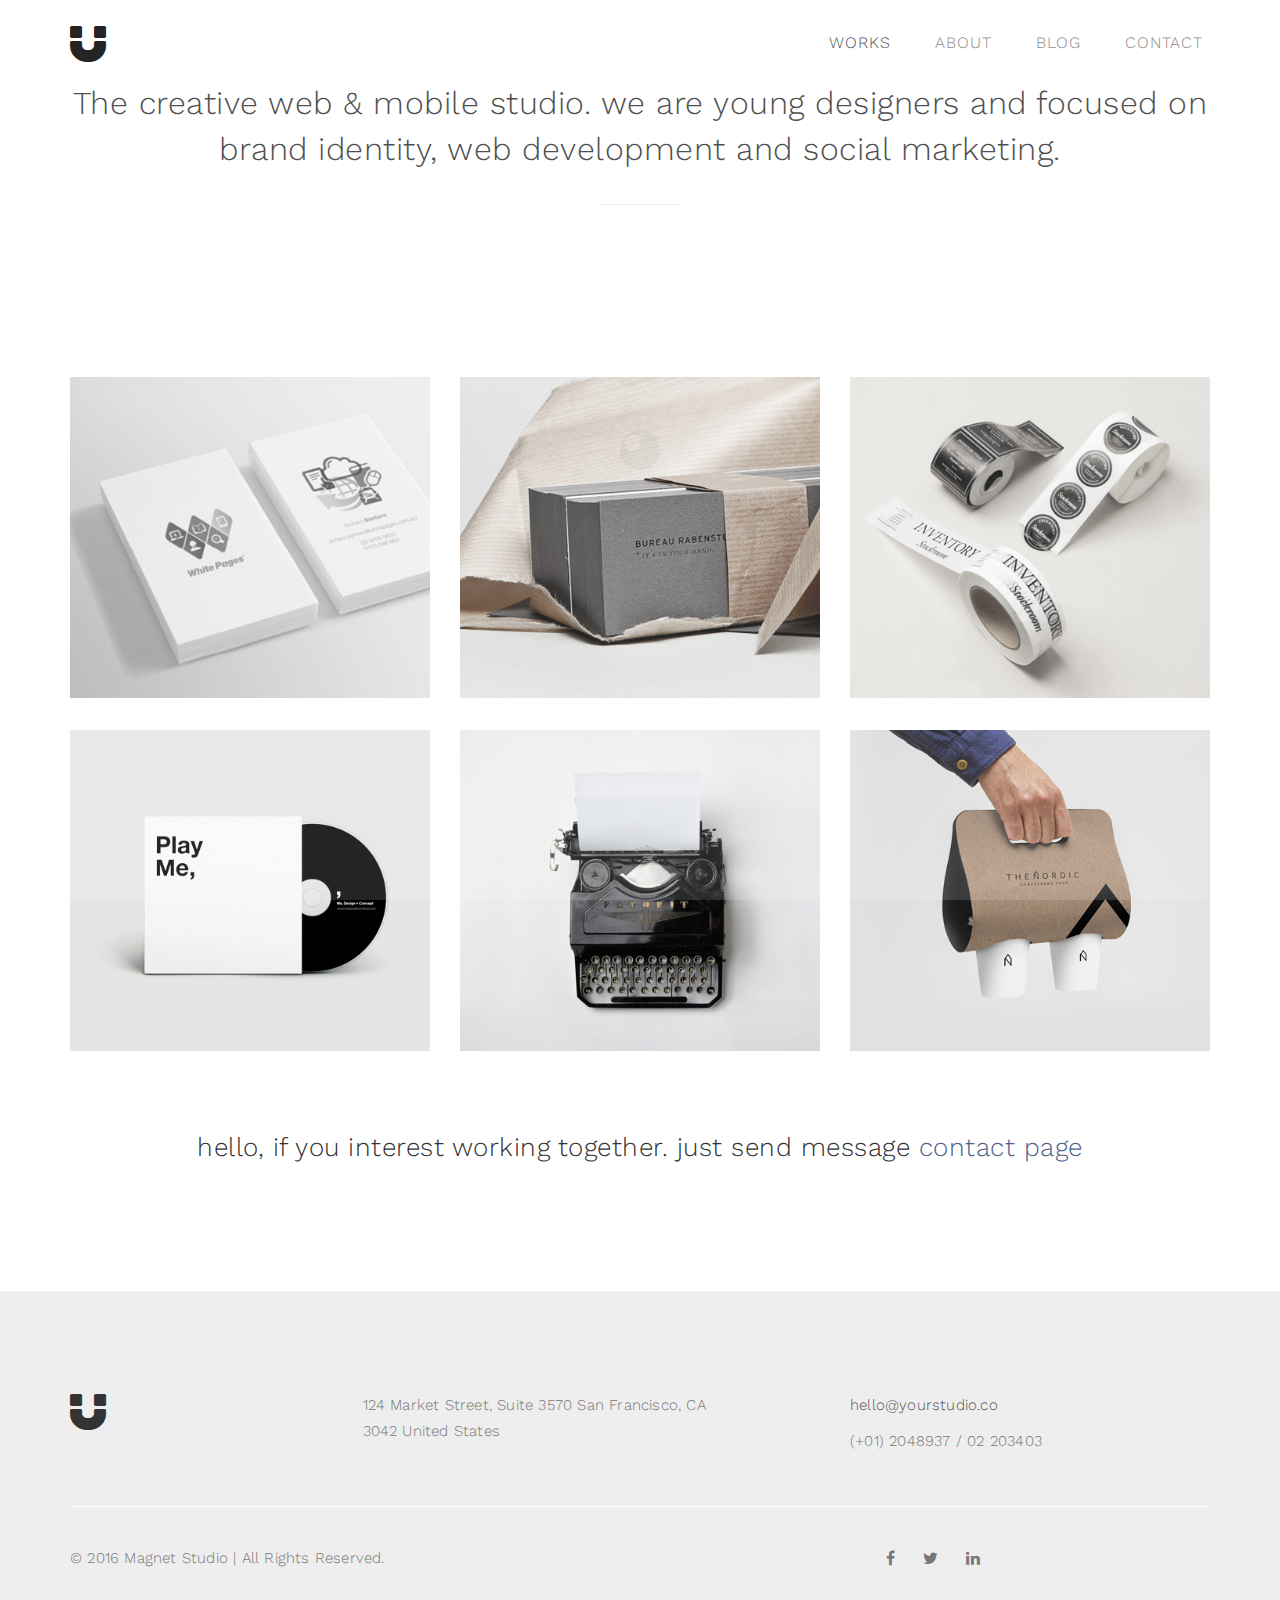
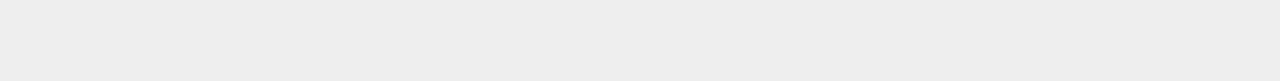
==== commit 0d84f59c: "up" ====
--- a/index.html
+++ b/index.html
@@ -45,7 +45,7 @@
           <div class="collapse navbar-collapse">
                <ul class="nav navbar-nav navbar-right">
                     <li class="active"><a href="index.html">WORKS</a></li>
-                    <li><a href="about.html">ABOUT US</a></li>
+                    <li><a href="about.html">ABOUT</a></li>
                     <li><a href="blog.html">BLOG</a></li>
                     <li><a href="contact.html">CONTACT</a></li>
                </ul>
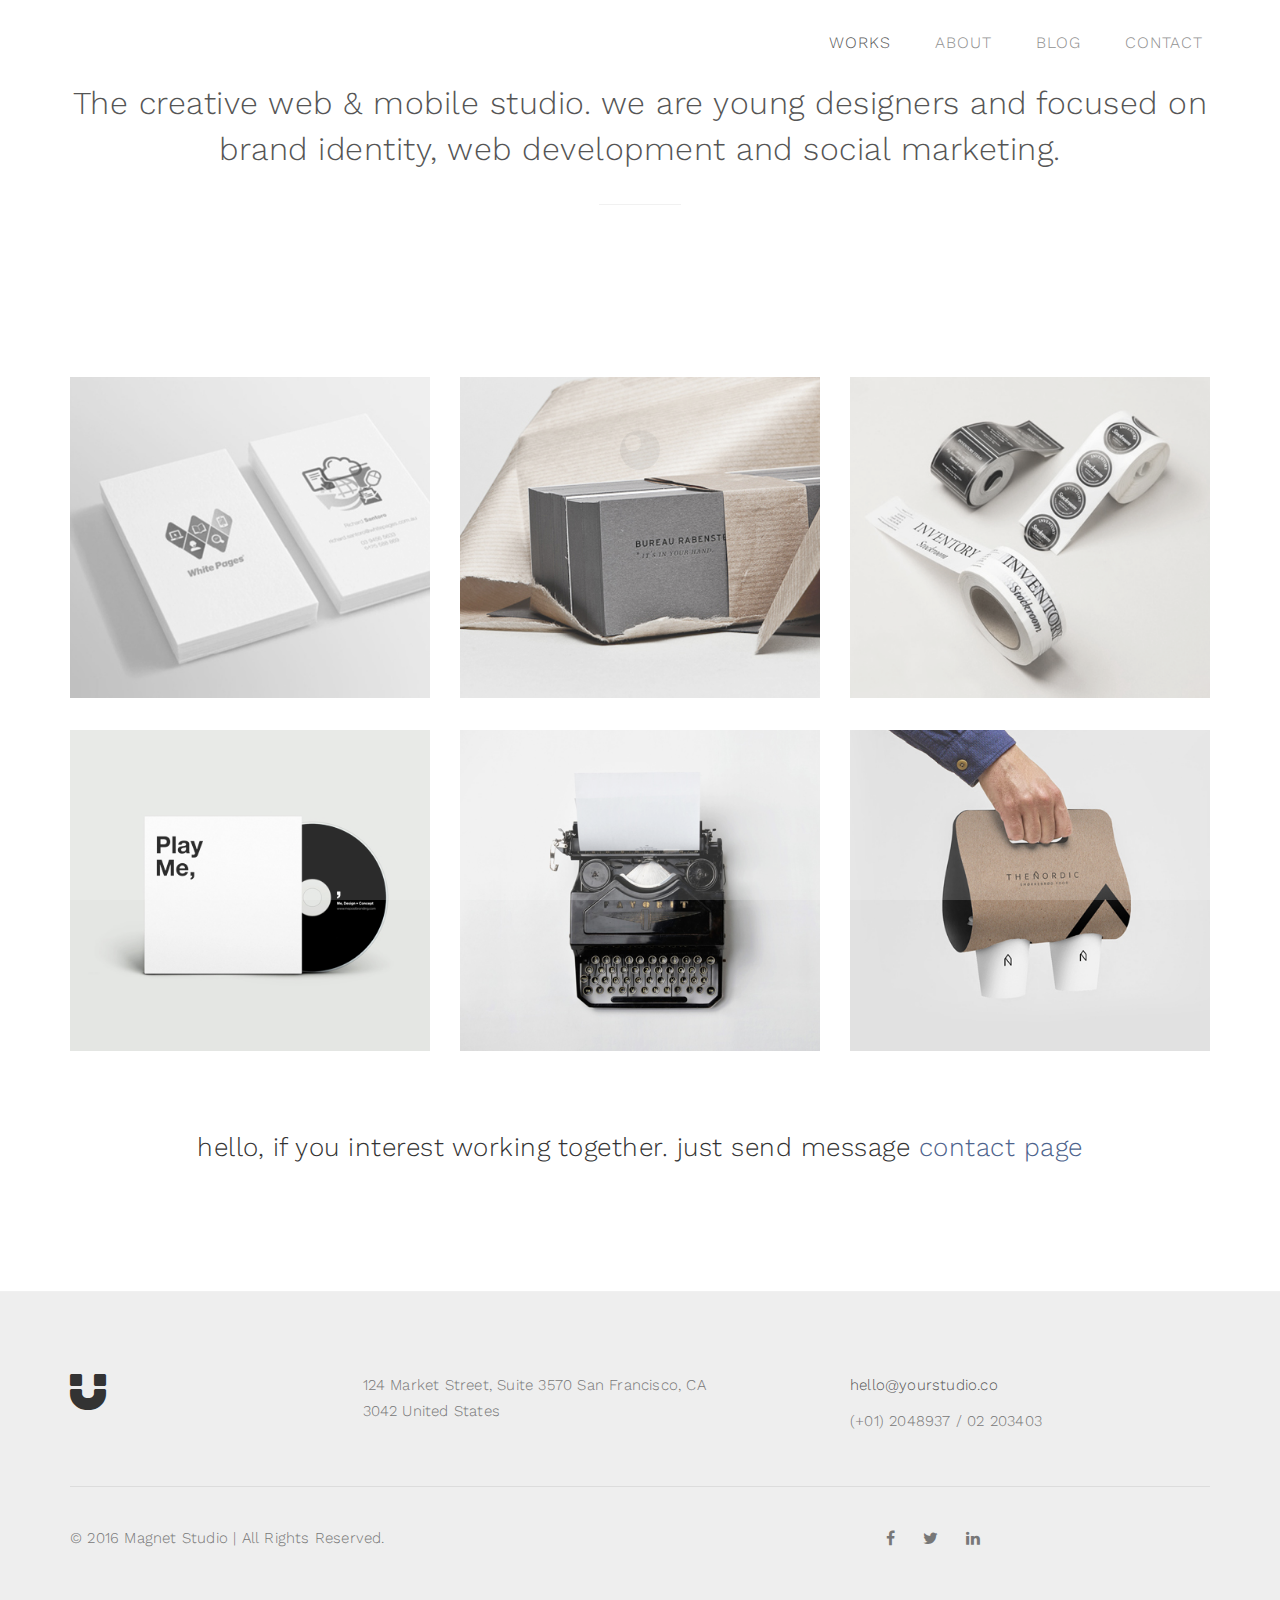
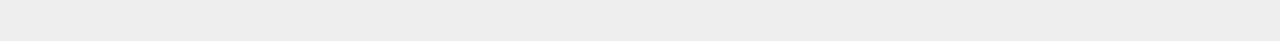
==== commit 7535a18a: "up" ====
--- a/index.html
+++ b/index.html
@@ -40,7 +40,7 @@
                     <span class="icon icon-bar"></span>
                     <span class="icon icon-bar"></span>
                </button>
-               <a href="index.html" class="navbar-brand"><i class="fa fa-magnet"></i></a>
+               <a href="index.html" class="navbar-brand"><img src="images/logo.svg"></a>
           </div>
           <div class="collapse navbar-collapse">
                <ul class="nav navbar-nav navbar-right">
--- a/css/style.css
+++ b/css/style.css
@@ -608,7 +608,7 @@
 footer {
     background-color: #eeeeee;
     border-top: 1px solid #f0f0f0;
-    padding: 100px 0px;
+    padding: 80px 0px;
     position: relative;
 }
 
@@ -621,7 +621,7 @@
 }
 
 footer hr {
-  border-color: #ffffff;
+  border-color: #dcdcdc;
   margin-top: 42px;
   margin-bottom: 22px;
 }
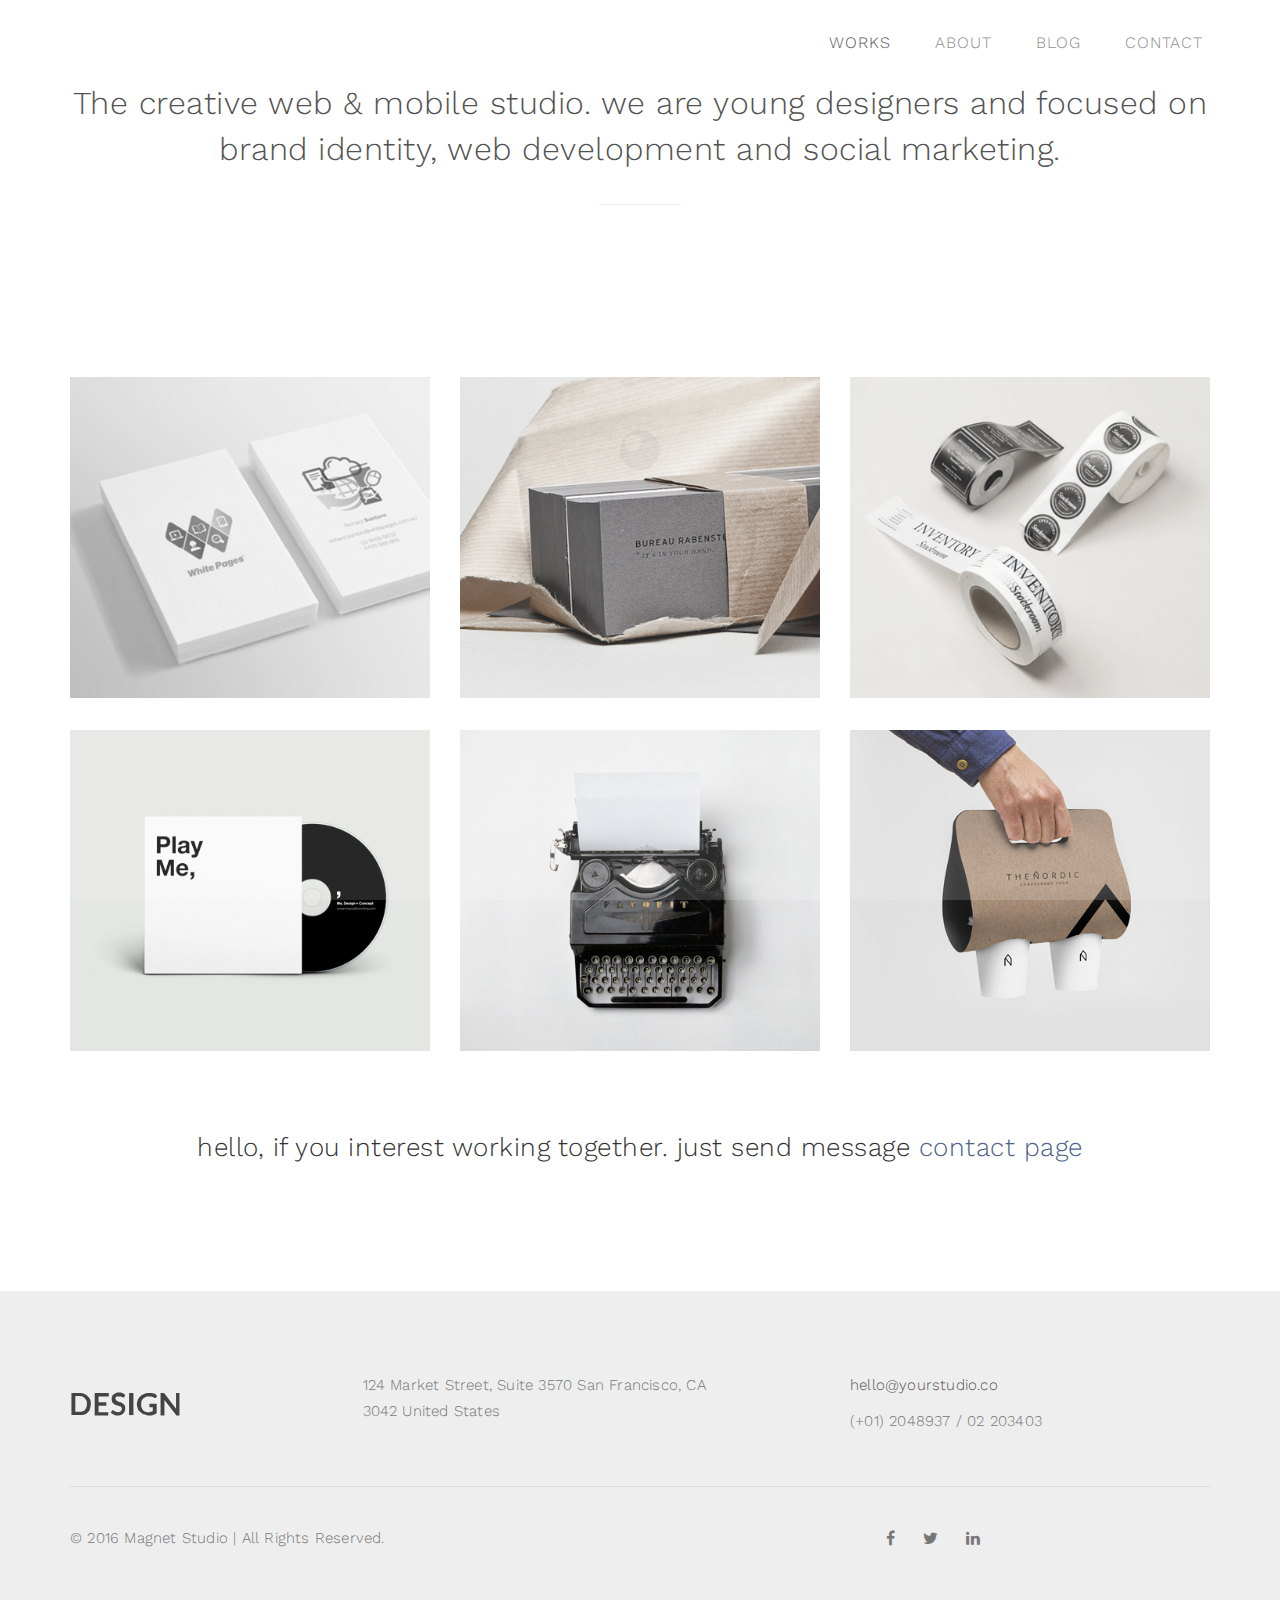
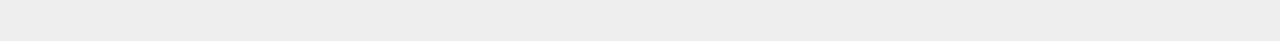
==== commit 546a5eb3: "up" ====
--- a/index.html
+++ b/index.html
@@ -174,7 +174,7 @@
           <div class="row">
 
                <div class="col-md-3 col-sm-3">
-                    <i class="fa fa-magnet"></i>
+                    <img src="images/logo.svg">
                </div>
 
                <div class="col-md-4 col-sm-4">
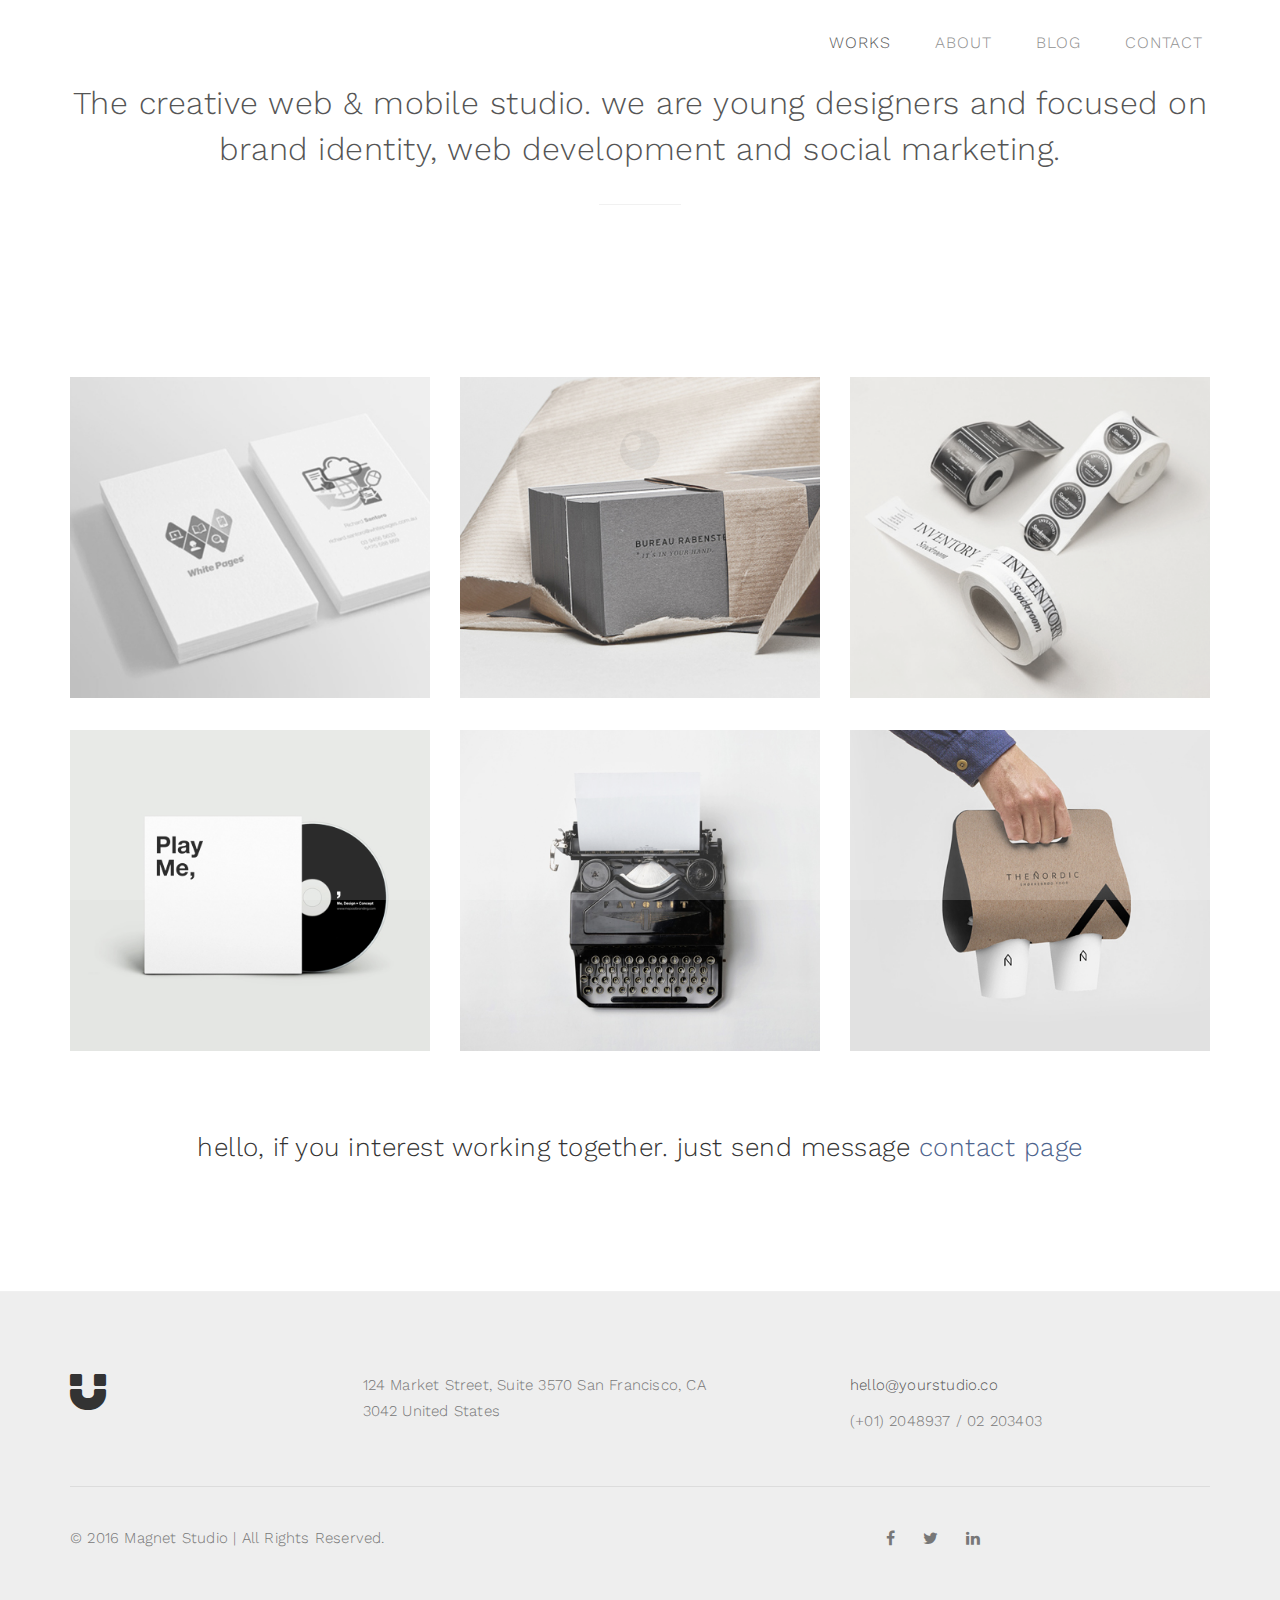
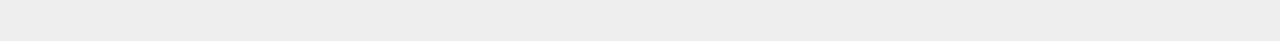
==== commit 3b7f85b3: "Revert "up"" ====
--- a/index.html
+++ b/index.html
@@ -174,7 +174,7 @@
           <div class="row">
 
                <div class="col-md-3 col-sm-3">
-                    <img src="images/logo.svg">
+                    <i class="fa fa-magnet"></i>
                </div>
 
                <div class="col-md-4 col-sm-4">
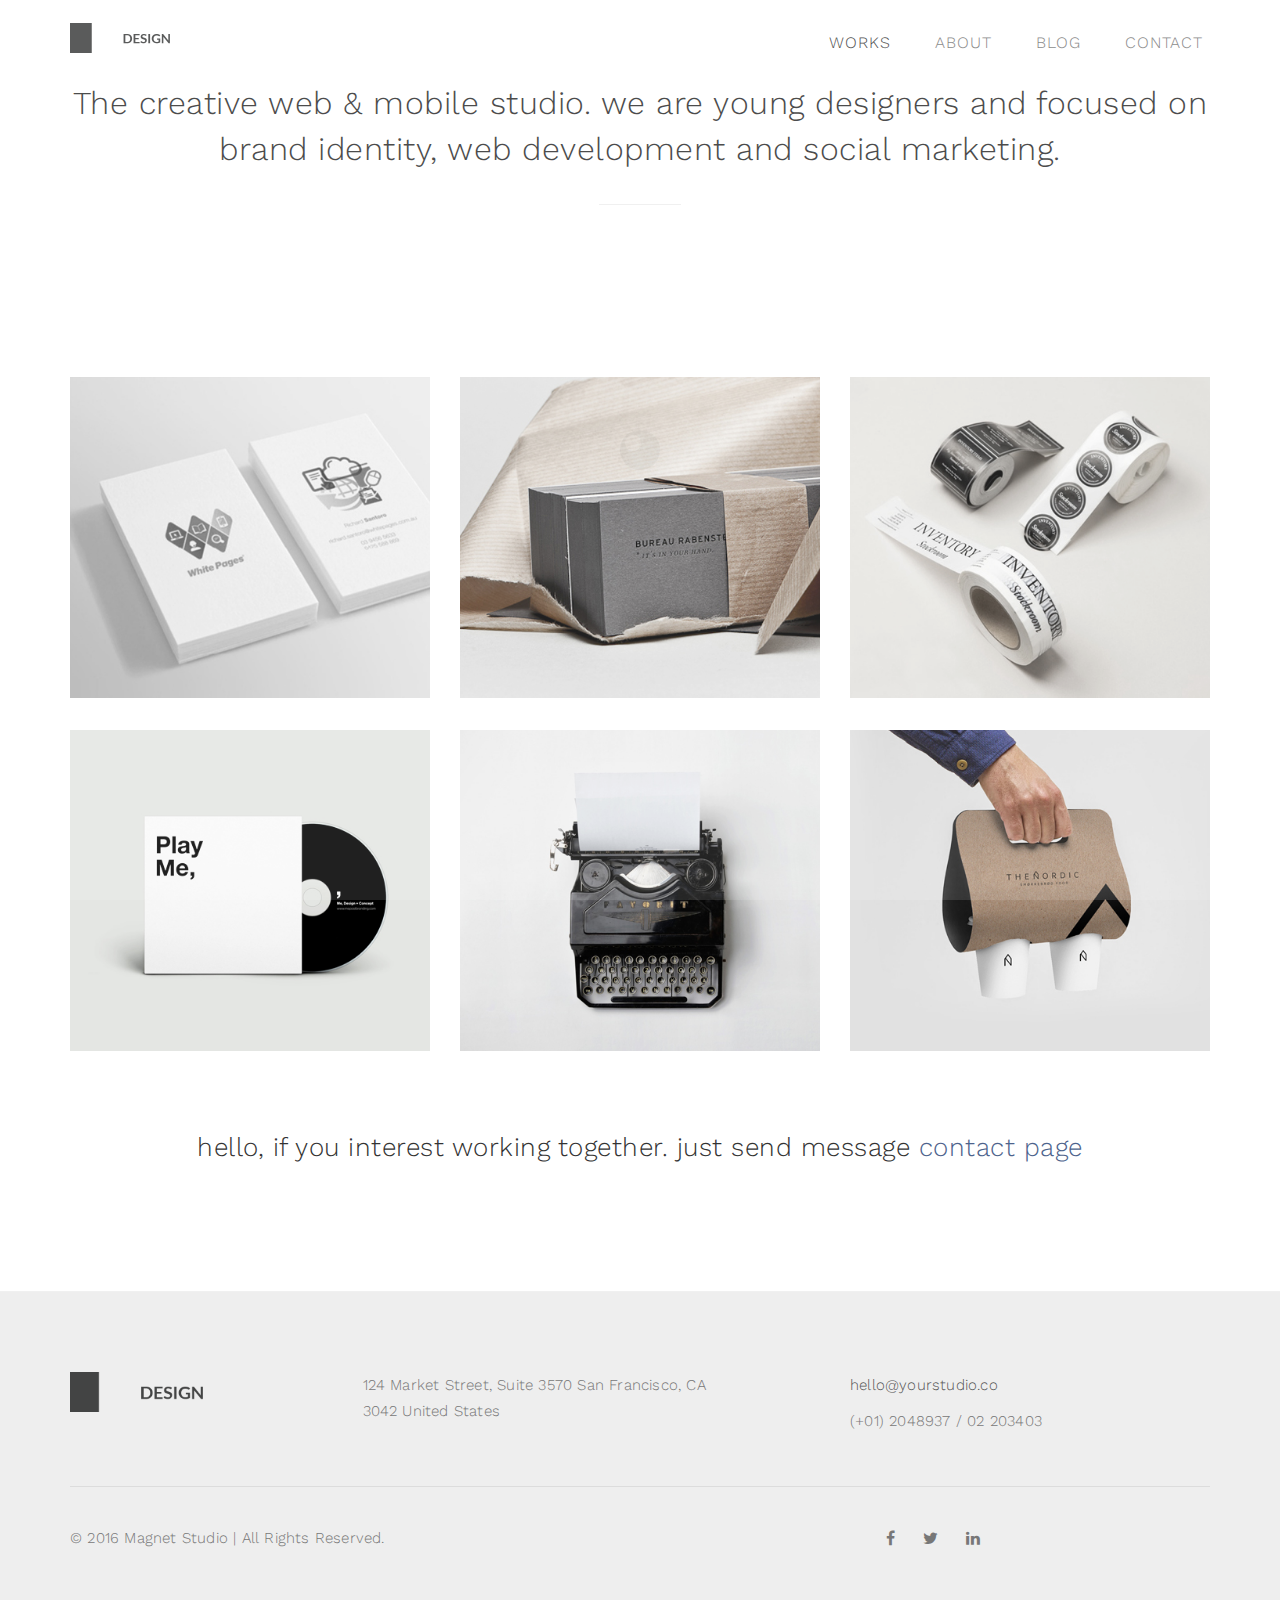
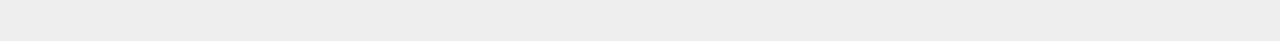
==== commit 313b0072: "up" ====
--- a/index.html
+++ b/index.html
@@ -40,7 +40,7 @@
                     <span class="icon icon-bar"></span>
                     <span class="icon icon-bar"></span>
                </button>
-               <a href="index.html" class="navbar-brand"><img src="images/logo.svg"></a>
+               <a href="index.html"><img class="navbar-brand" src="images/logo.png"></a>
           </div>
           <div class="collapse navbar-collapse">
                <ul class="nav navbar-nav navbar-right">
@@ -174,7 +174,7 @@
           <div class="row">
 
                <div class="col-md-3 col-sm-3">
-                    <i class="fa fa-magnet"></i>
+                    <img style="height: 40px;" src="images/logo.png">
                </div>
 
                <div class="col-md-4 col-sm-4">
--- a/css/style.css
+++ b/css/style.css
@@ -191,7 +191,7 @@
 }
 
 .navbar-default .navbar-brand {
-  padding-top: 6px;
+  padding-top: 5px;
 }
 
 .navbar-default .navbar-brand .fa {
